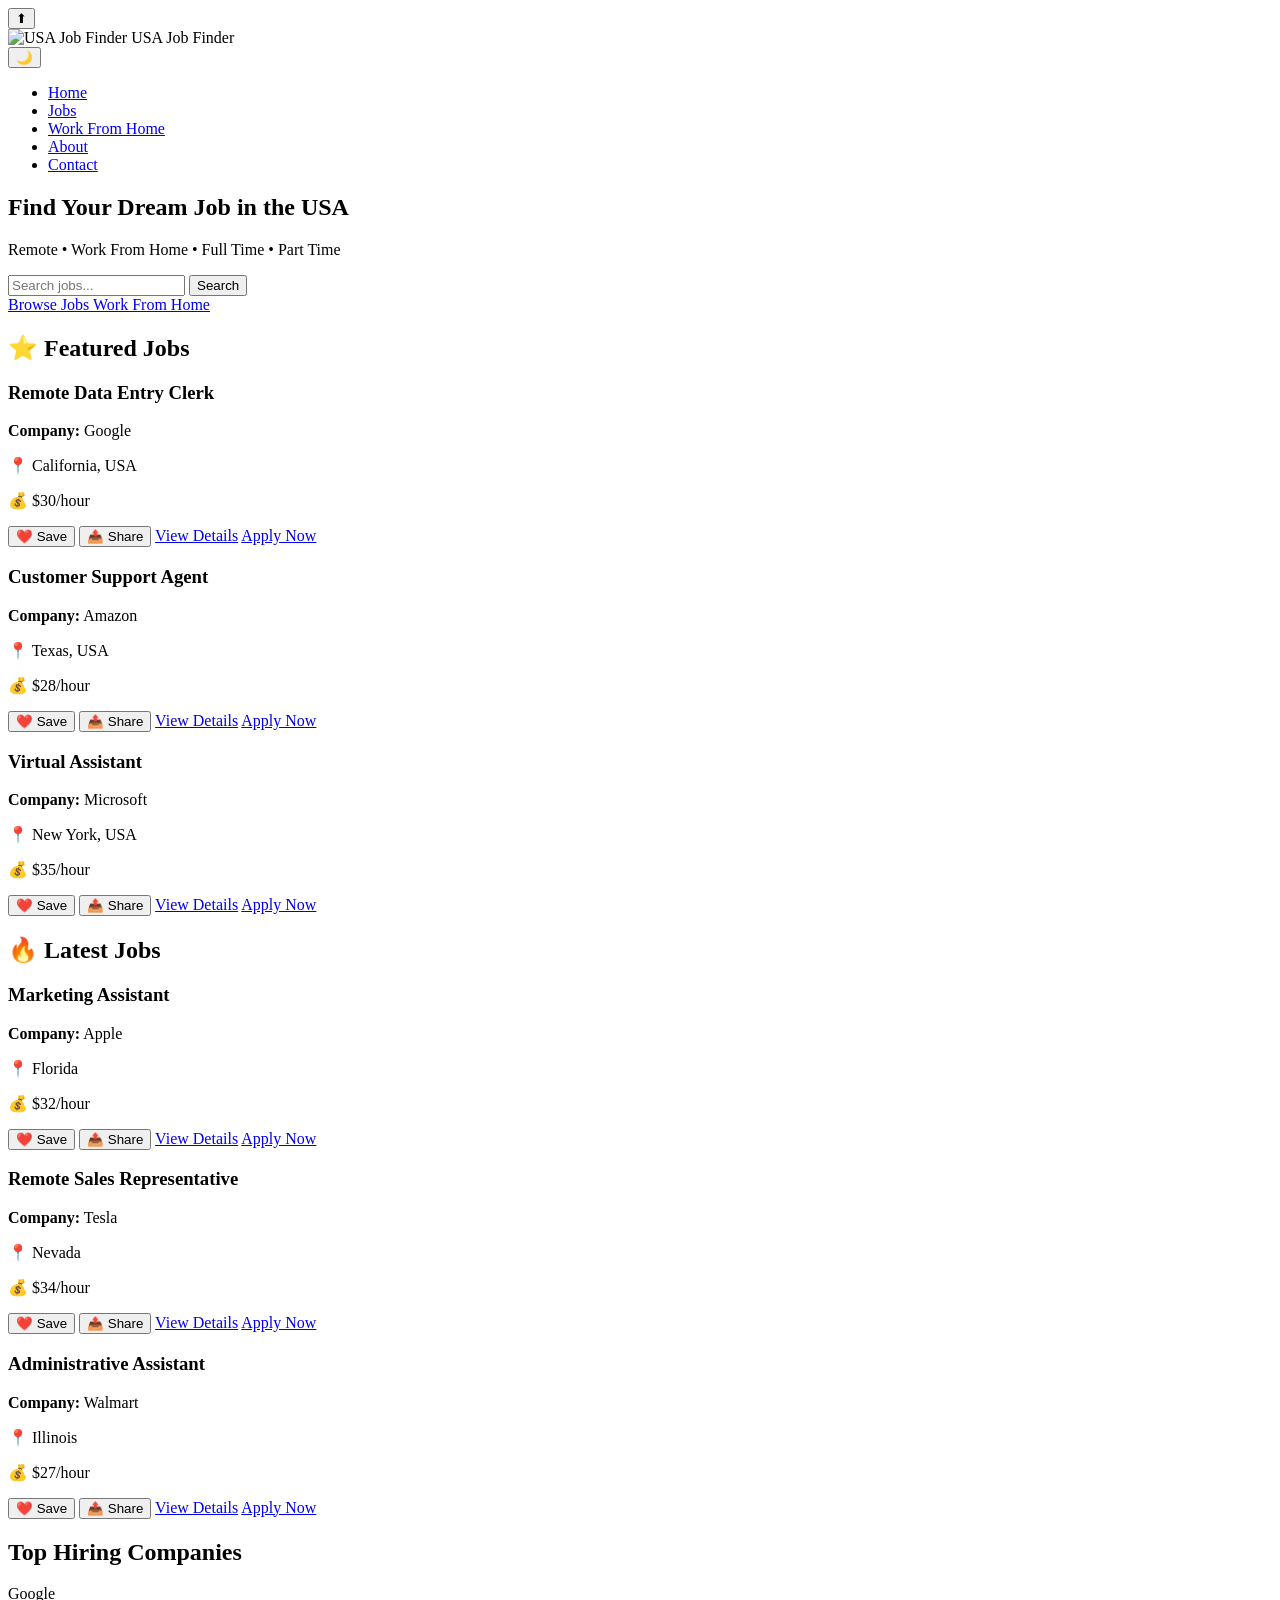
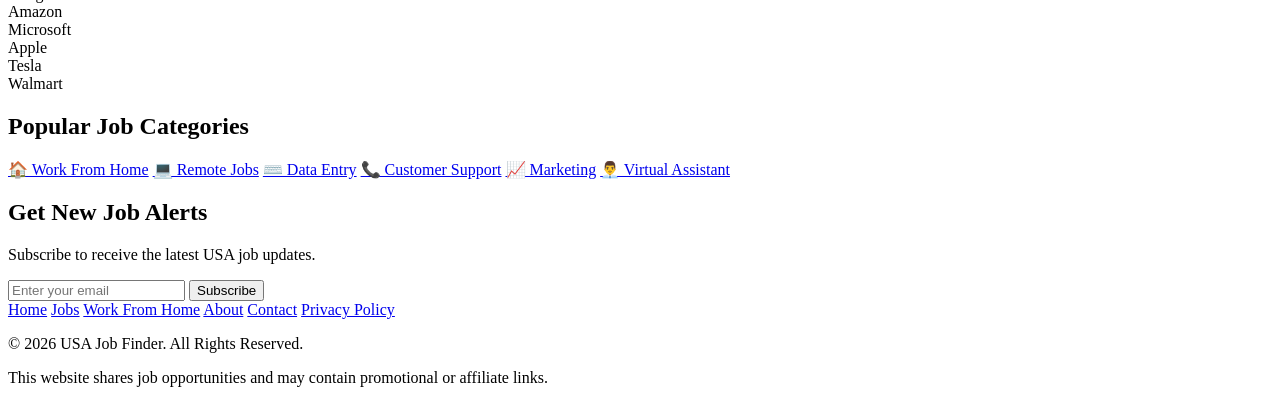
==== index.html @ 3a82b122 "Add files via upload" ====
<!DOCTYPE html>
<html lang="en">
<head>

<meta charset="UTF-8">
<meta name="viewport" content="width=device-width, initial-scale=1.0">

<title>USA Job Finder | Remote & Work From Home Jobs</title>

<meta name="description" content="Find the best Remote, Work From Home, Full Time and Part Time Jobs in the USA.">

<link rel="stylesheet" href="css/style.css">

</head>
<button id="topBtn">⬆</button>
<body>

<!-- Header -->

<header class="header">

<div class="container">

<div class="logo">

<img src="images/logo.png" alt="USA Job Finder">

<span>USA Job Finder</span>

</div>

<nav><button id="darkModeBtn">🌙</button>

<ul>

<li><a href="index.html">Home</a></li>

<li><a href="jobs.html">Jobs</a></li>

<li><a href="work-from-home.html">Work From Home</a></li>

<li><a href="about.html">About</a></li>

<li><a href="contact.html">Contact</a></li>

</ul>

</nav>

</div>

</header>

<!-- Hero -->

<section class="hero">

<div class="container">

<h1>Find Your Dream Job in the USA</h1>

<p>

Remote • Work From Home • Full Time • Part Time

</p>

<div class="search-box">

<input
type="text"
id="searchInput"
placeholder="Search jobs...">

<button id="searchBtn">

Search

</button>

</div>

<div class="hero-buttons">

<a href="jobs.html" class="btn">

Browse Jobs

</a>

<a href="work-from-home.html" class="btn btn-outline">

Work From Home

</a>

</div>

</div>

</section>
<!-- Featured Jobs -->

<section class="featured-jobs">

<div class="container">

<h2>⭐ Featured Jobs</h2>

<div class="job-grid">

<div class="job-card">

<h3>Remote Data Entry Clerk</h3>

<p><strong>Company:</strong> Google</p>

<p>📍 California, USA</p>

<p>💰 $30/hour</p>

<div class="job-buttons">

<button class="save-btn">❤️ Save</button>

<button class="share-btn">📤 Share</button>

<a href="job-details.html" class="details-btn">View Details</a>

<a href="https://your-cpa-link.com" target="_blank" class="apply-btn">Apply Now</a>

</div>

</div>

<div class="job-card">

<h3>Customer Support Agent</h3>

<p><strong>Company:</strong> Amazon</p>

<p>📍 Texas, USA</p>

<p>💰 $28/hour</p>

<div class="job-buttons">

<button class="save-btn">❤️ Save</button>

<button class="share-btn">📤 Share</button>

<a href="job-details.html" class="details-btn">View Details</a>

<a href="https://your-cpa-link.com" target="_blank" class="apply-btn">Apply Now</a>

</div>

</div>

<div class="job-card">

<h3>Virtual Assistant</h3>

<p><strong>Company:</strong> Microsoft</p>

<p>📍 New York, USA</p>

<p>💰 $35/hour</p>

<div class="job-buttons">

<button class="save-btn">❤️ Save</button>

<button class="share-btn">📤 Share</button>

<a href="job-details.html" class="details-btn">View Details</a>

<a href="https://your-cpa-link.com" target="_blank" class="apply-btn">Apply Now</a>

</div>

</div>

</div>

</div>

</section>

<!-- Latest Jobs -->

<section class="latest-jobs">

<div class="container">

<h2>🔥 Latest Jobs</h2>

<div class="job-grid">

<div class="job-card">

<h3>Marketing Assistant</h3>

<p><strong>Company:</strong> Apple</p>

<p>📍 Florida</p>

<p>💰 $32/hour</p>

<div class="job-buttons">

<button class="save-btn">❤️ Save</button>

<button class="share-btn">📤 Share</button>

<a href="job-details.html" class="details-btn">View Details</a>

<a href="https://your-cpa-link.com" target="_blank" class="apply-btn">Apply Now</a>

</div>

</div>

<div class="job-card">

<h3>Remote Sales Representative</h3>

<p><strong>Company:</strong> Tesla</p>

<p>📍 Nevada</p>

<p>💰 $34/hour</p>

<div class="job-buttons">

<button class="save-btn">❤️ Save</button>

<button class="share-btn">📤 Share</button>

<a href="job-details.html" class="details-btn">View Details</a>

<a href="https://your-cpa-link.com" target="_blank" class="apply-btn">Apply Now</a>

</div>

</div>

<div class="job-card">

<h3>Administrative Assistant</h3>

<p><strong>Company:</strong> Walmart</p>

<p>📍 Illinois</p>

<p>💰 $27/hour</p>

<div class="job-buttons">

<button class="save-btn">❤️ Save</button>

<button class="share-btn">📤 Share</button>

<a href="job-details.html" class="details-btn">View Details</a>

<a href="https://your-cpa-link.com" target="_blank" class="apply-btn">Apply Now</a>

</div>

</div>

</div>

</div>

</section>

<!-- Top Companies -->

<section class="companies">

<div class="container">

<h2>Top Hiring Companies</h2>

<div class="company-grid">

<div>Google</div>

<div>Amazon</div>

<div>Microsoft</div>

<div>Apple</div>

<div>Tesla</div>

<div>Walmart</div>

</div>

</div>

</section>
<!-- Popular Categories -->

<section class="categories">

<div class="container">

<h2>Popular Job Categories</h2>

<div class="category-grid">

<a href="work-from-home.html" class="category-card">🏠 Work From Home</a>

<a href="jobs.html" class="category-card">💻 Remote Jobs</a>

<a href="jobs.html" class="category-card">⌨️ Data Entry</a>

<a href="jobs.html" class="category-card">📞 Customer Support</a>

<a href="jobs.html" class="category-card">📈 Marketing</a>

<a href="jobs.html" class="category-card">👨‍💼 Virtual Assistant</a>

</div>

</div>

</section>

<!-- Newsletter -->

<section class="newsletter">

<div class="container">

<h2>Get New Job Alerts</h2>

<p>Subscribe to receive the latest USA job updates.</p>

<form>

<input type="email" placeholder="Enter your email">

<button type="submit">Subscribe</button>

</form>

</div>

</section>

<!-- Footer -->

<footer>

<div class="container">

<div class="footer-links">

<a href="index.html">Home</a>

<a href="jobs.html">Jobs</a>

<a href="work-from-home.html">Work From Home</a>

<a href="about.html">About</a>

<a href="contact.html">Contact</a>

<a href="privacy.html">Privacy Policy</a>

</div>

<p>

© 2026 USA Job Finder. All Rights Reserved.

</p>

<p>

This website shares job opportunities and may contain promotional or affiliate links.

</p>

</div>

</footer>

<script src="js/script.js"></script>

</body>

</html>
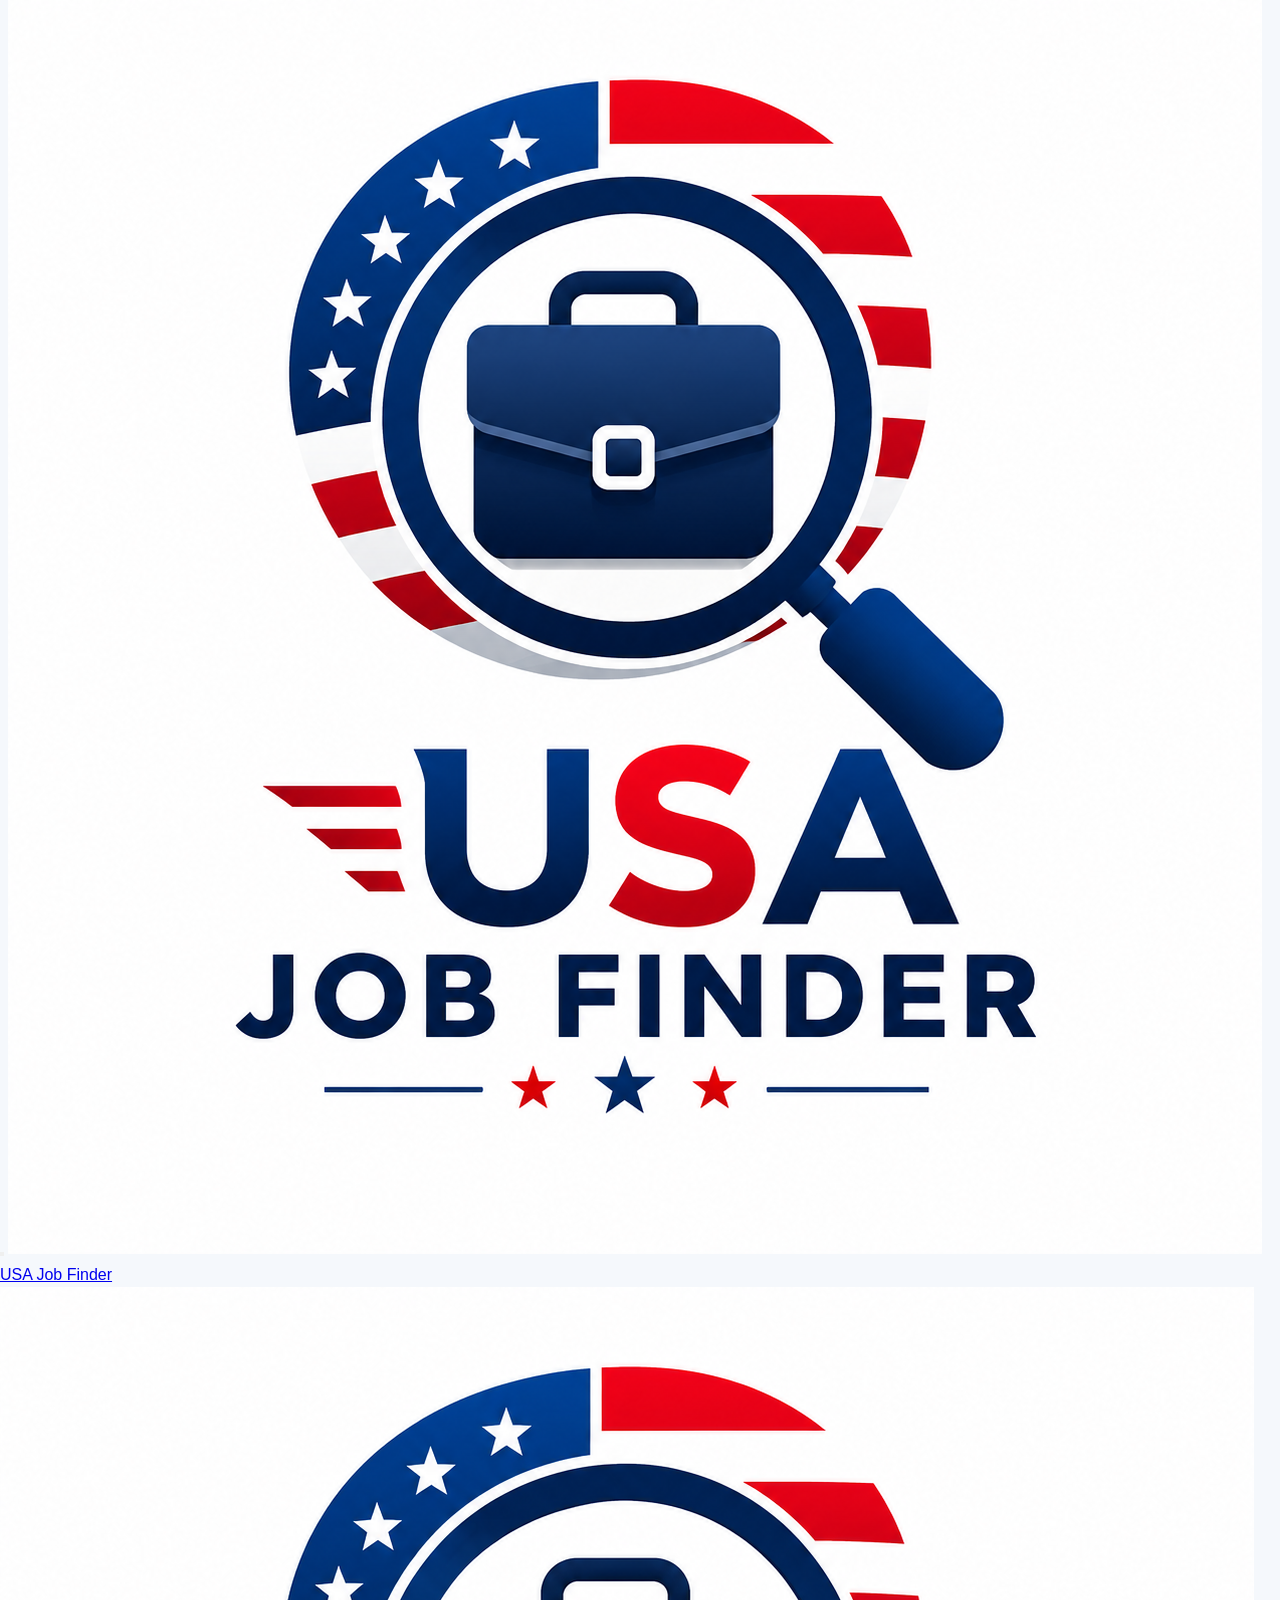
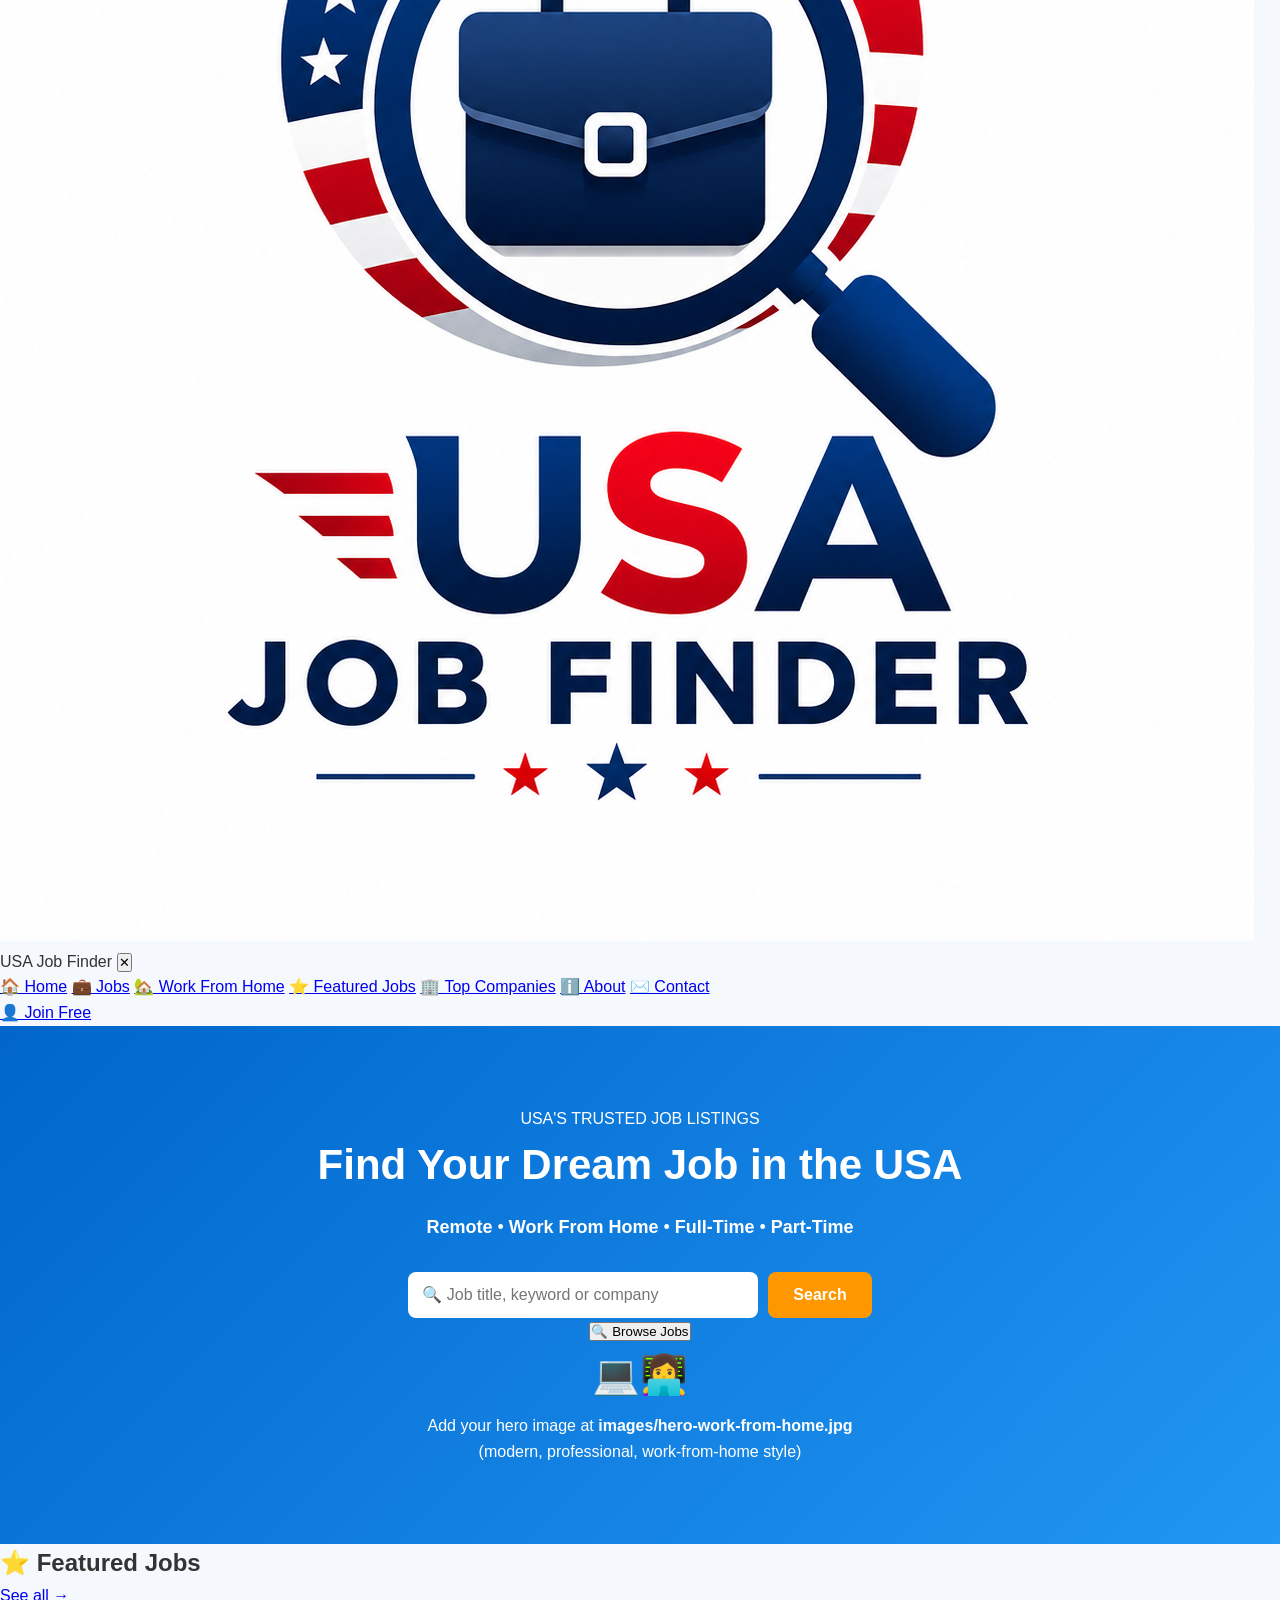
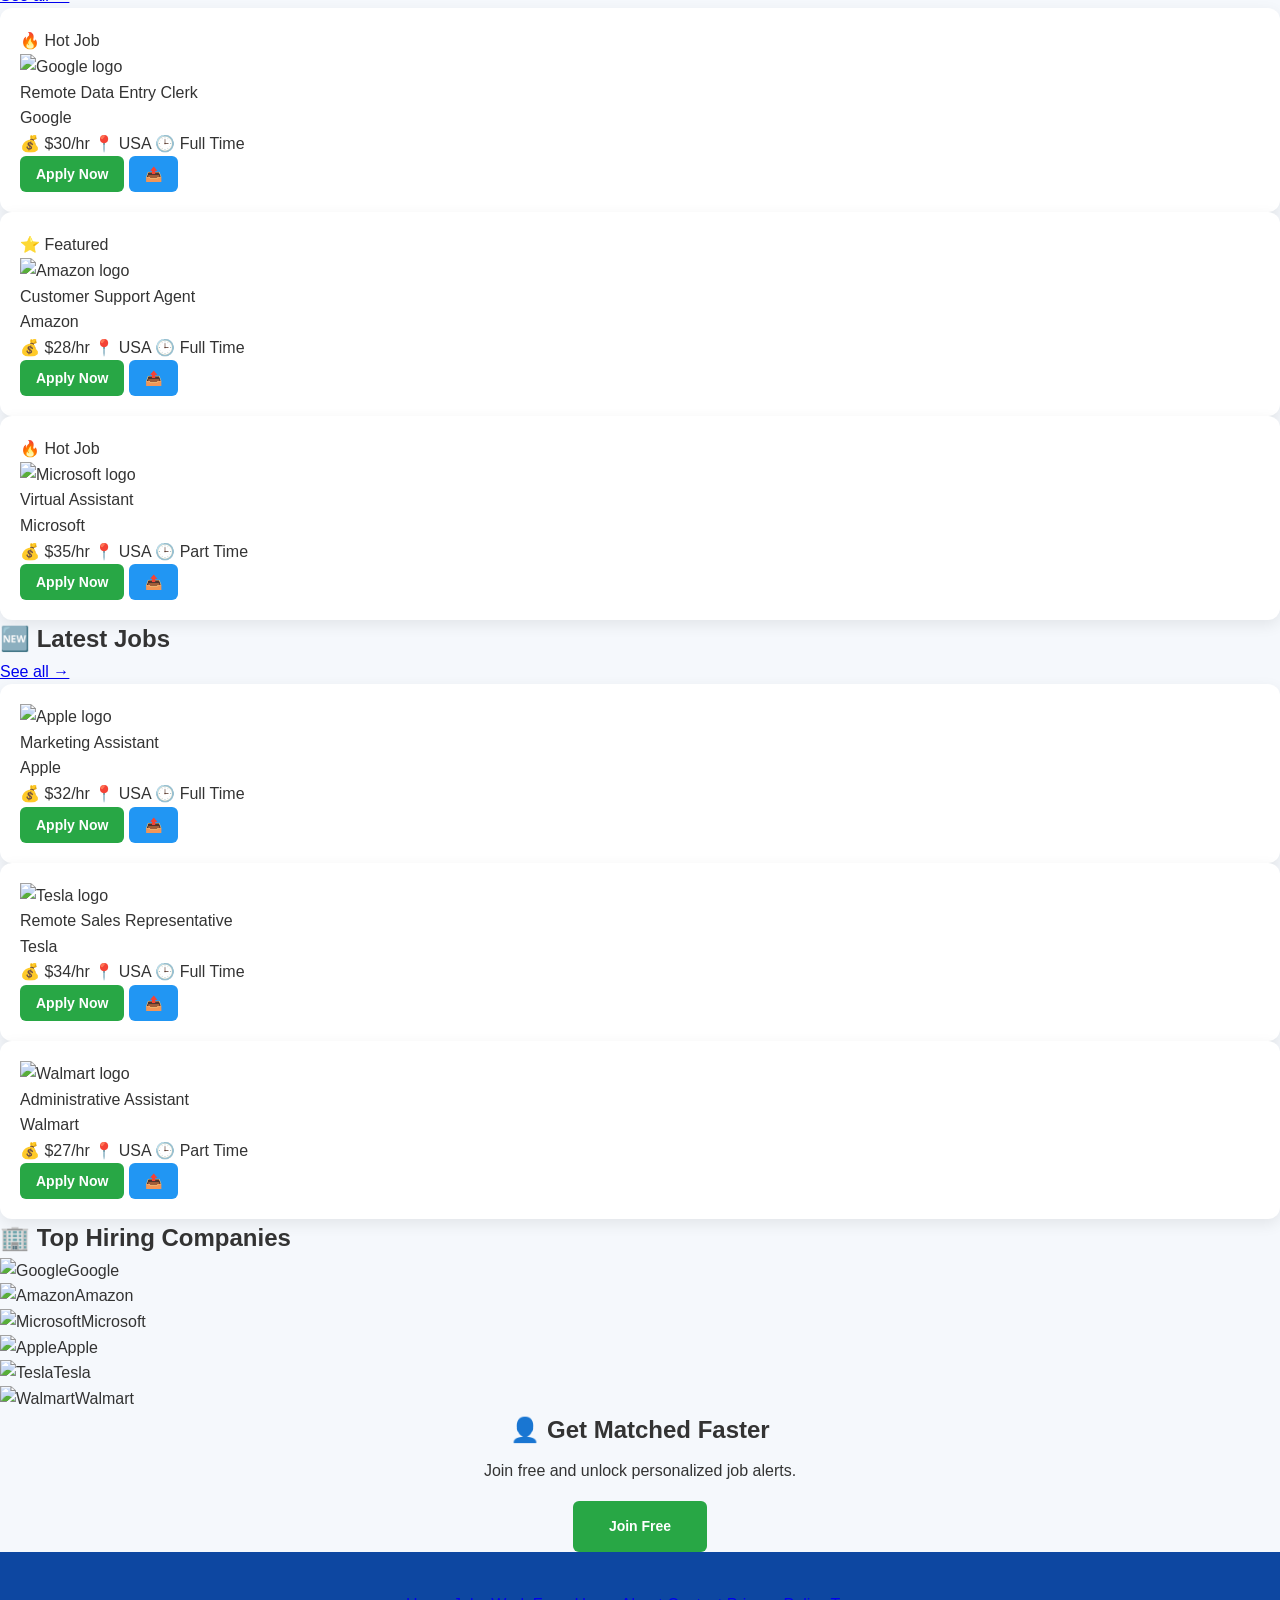
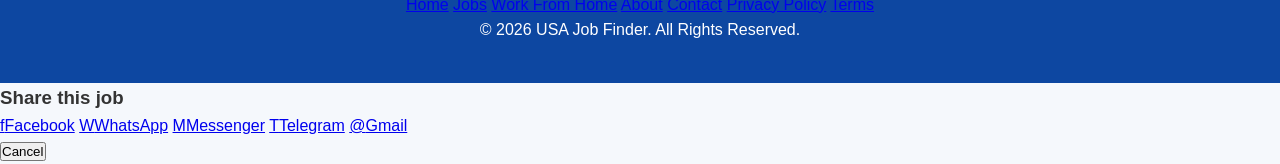
==== commit 5f0f490a: "Enhance SEO and navigation structure in index.html Updated the title and meta description for better" ====
--- a/index.html
+++ b/index.html
@@ -1,397 +1,245 @@
 <!DOCTYPE html>
 <html lang="en">
 <head>
-
 <meta charset="UTF-8">
 <meta name="viewport" content="width=device-width, initial-scale=1.0">
-
-<title>USA Job Finder | Remote & Work From Home Jobs</title>
-
-<meta name="description" content="Find the best Remote, Work From Home, Full Time and Part Time Jobs in the USA.">
-
-<link rel="stylesheet" href="css/style.css">
-
+<title>USA Job Finder | Find Your Dream Job in the USA</title>
+<meta name="description" content="Find the best Remote, Work From Home, Full Time and Part Time Jobs in the USA. Verified listings updated daily.">
+<link rel="preconnect" href="https://fonts.googleapis.com">
+<link href="https://fonts.googleapis.com/css2?family=Poppins:wght@600;700&family=Inter:wght@400;500;600;700&display=swap" rel="stylesheet">
+<link rel="stylesheet" href="style.css">
 </head>
-<button id="topBtn">⬆</button>
 <body>
 
 <!-- Header -->
-
-<header class="header">
-
-<div class="container">
-
-<div class="logo">
-
-<img src="images/logo.png" alt="USA Job Finder">
-
-<span>USA Job Finder</span>
-
+<header>
+  <div class="nav">
+    <button class="hamburger" onclick="openDrawer()" aria-label="Open menu"><span></span><span></span><span></span></button>
+    <a href="index.html" class="brand"><img src="logo.png" alt="USA Job Finder logo">USA Job Finder</a>
+    <div style="width:42px;"></div>
+  </div>
+</header>
+
+<!-- Side Drawer -->
+<div class="overlay" id="overlay" onclick="closeDrawer()"></div>
+<nav class="drawer" id="drawer">
+  <div class="drawer-head">
+    <span class="brand"><img src="logo.png" alt="logo">USA Job Finder</span>
+    <button class="drawer-close" onclick="closeDrawer()">✕</button>
+  </div>
+  <div class="drawer-links">
+    <a href="index.html" class="active">🏠 Home</a>
+    <a href="jobs.html">💼 Jobs</a>
+    <a href="work-from-home.html">🏡 Work From Home</a>
+    <a href="jobs.html#featured">⭐ Featured Jobs</a>
+    <a href="index.html#companies">🏢 Top Companies</a>
+    <a href="about.html">ℹ️ About</a>
+    <a href="contact.html">✉️ Contact</a>
+  </div>
+  <a href="join.html" class="drawer-cta">👤 Join Free</a>
+</nav>
+
+<main>
+  <!-- Hero -->
+  <section class="hero">
+    <div class="wrap">
+      <div class="hero-eyebrow">USA'S TRUSTED JOB LISTINGS</div>
+      <h1>Find Your Dream Job in the USA</h1>
+      <p class="sub"><b>Remote</b> • <b>Work From Home</b> • <b>Full-Time</b> • <b>Part-Time</b></p>
+
+      <div class="search-box">
+        <input type="text" placeholder="🔍 Job title, keyword or company">
+        <button type="button">Search</button>
+      </div>
+      <button class="browse-btn" onclick="location.href='jobs.html'">🔍 Browse Jobs</button>
+
+      <div class="hero-image">
+        <!-- Replace this with your AI-generated image: images/hero-work-from-home.jpg -->
+        <img src="images/hero-work-from-home.jpg" alt="Young woman working from home on laptop" onerror="this.style.display='none'; this.nextElementSibling.style.display='flex';">
+        <div class="placeholder" style="display:none; flex-direction:column; align-items:center; gap:8px;">
+          <span style="font-size:2.4rem;">💻👩‍💻</span>
+          <span>Add your hero image at <b>images/hero-work-from-home.jpg</b><br>(modern, professional, work-from-home style)</span>
+        </div>
+      </div>
+    </div>
+  </section>
+
+  <!-- Featured Jobs -->
+  <section id="featured">
+    <div class="wrap">
+      <div class="section-head"><h2>⭐ Featured Jobs</h2><a href="jobs.html">See all →</a></div>
+      <div class="grid">
+
+        <div class="job-card">
+          <span class="badge hot">🔥 Hot Job</span>
+          <div class="job-card-top">
+            <img class="company-logo" src="https://logo.clearbit.com/google.com" alt="Google logo">
+            <div><div class="job-title">Remote Data Entry Clerk</div><div class="company-name">Google</div></div>
+          </div>
+          <div class="job-meta">
+            <span class="salary">💰 $30/hr</span>
+            <span>📍 USA</span>
+            <span>🕒 Full Time</span>
+          </div>
+          <div class="job-actions">
+            <a href="https://www.af9m8trk.com/6YC113M8/1QE12Q9Z/?s1=mhr" class="apply-btn">Apply Now</a>
+            <button class="share-btn" onclick="shareJob('Remote Data Entry Clerk at Google','https://usajobfinder.github.io/USA-Job-Finder/job-details.html')">📤</button>
+          </div>
+        </div>
+
+        <div class="job-card">
+          <span class="badge featured">⭐ Featured</span>
+          <div class="job-card-top">
+            <img class="company-logo" src="https://logo.clearbit.com/amazon.com" alt="Amazon logo">
+            <div><div class="job-title">Customer Support Agent</div><div class="company-name">Amazon</div></div>
+          </div>
+          <div class="job-meta">
+            <span class="salary">💰 $28/hr</span>
+            <span>📍 USA</span>
+            <span>🕒 Full Time</span>
+          </div>
+          <div class="job-actions">
+            <a href="https://www.af9m8trk.com/6YC113M8/1QE12Q9Z/?s1=mhr" class="apply-btn">Apply Now</a>
+            <button class="share-btn" onclick="shareJob('Customer Support Agent at Amazon','https://usajobfinder.github.io/USA-Job-Finder/job-details.html')">📤</button>
+          </div>
+        </div>
+
+        <div class="job-card">
+          <span class="badge hot">🔥 Hot Job</span>
+          <div class="job-card-top">
+            <img class="company-logo" src="https://logo.clearbit.com/microsoft.com" alt="Microsoft logo">
+            <div><div class="job-title">Virtual Assistant</div><div class="company-name">Microsoft</div></div>
+          </div>
+          <div class="job-meta">
+            <span class="salary">💰 $35/hr</span>
+            <span>📍 USA</span>
+            <span>🕒 Part Time</span>
+          </div>
+          <div class="job-actions">
+            <a href="https://www.af9m8trk.com/6YC113M8/1QE12Q9Z/?s1=mhr" class="apply-btn">Apply Now</a>
+            <button class="share-btn" onclick="shareJob('Virtual Assistant at Microsoft','https://usajobfinder.github.io/USA-Job-Finder/job-details.html')">📤</button>
+          </div>
+        </div>
+
+      </div>
+    </div>
+  </section>
+
+  <!-- Latest Jobs -->
+  <section class="section-alt">
+    <div class="wrap">
+      <div class="section-head"><h2>🆕 Latest Jobs</h2><a href="jobs.html">See all →</a></div>
+      <div class="grid">
+
+        <div class="job-card">
+          <div class="job-card-top">
+            <img class="company-logo" src="https://logo.clearbit.com/apple.com" alt="Apple logo">
+            <div><div class="job-title">Marketing Assistant</div><div class="company-name">Apple</div></div>
+          </div>
+          <div class="job-meta">
+            <span class="salary">💰 $32/hr</span>
+            <span>📍 USA</span>
+            <span>🕒 Full Time</span>
+          </div>
+          <div class="job-actions">
+            <a href="https://www.af9m8trk.com/6YC113M8/1QE12Q9Z/?s1=mhr" class="apply-btn">Apply Now</a>
+            <button class="share-btn" onclick="shareJob('Marketing Assistant at Apple','https://usajobfinder.github.io/USA-Job-Finder/job-details.html')">📤</button>
+          </div>
+        </div>
+
+        <div class="job-card">
+          <div class="job-card-top">
+            <img class="company-logo" src="https://logo.clearbit.com/tesla.com" alt="Tesla logo">
+            <div><div class="job-title">Remote Sales Representative</div><div class="company-name">Tesla</div></div>
+          </div>
+          <div class="job-meta">
+            <span class="salary">💰 $34/hr</span>
+            <span>📍 USA</span>
+            <span>🕒 Full Time</span>
+          </div>
+          <div class="job-actions">
+            <a href="https://www.af9m8trk.com/6YC113M8/1QE12Q9Z/?s1=mhr" class="apply-btn">Apply Now</a>
+            <button class="share-btn" onclick="shareJob('Remote Sales Representative at Tesla','https://usajobfinder.github.io/USA-Job-Finder/job-details.html')">📤</button>
+          </div>
+        </div>
+
+        <div class="job-card">
+          <div class="job-card-top">
+            <img class="company-logo" src="https://logo.clearbit.com/walmart.com" alt="Walmart logo">
+            <div><div class="job-title">Administrative Assistant</div><div class="company-name">Walmart</div></div>
+          </div>
+          <div class="job-meta">
+            <span class="salary">💰 $27/hr</span>
+            <span>📍 USA</span>
+            <span>🕒 Part Time</span>
+          </div>
+          <div class="job-actions">
+            <a href="https://www.af9m8trk.com/6YC113M8/1QE12Q9Z/?s1=mhr" class="apply-btn">Apply Now</a>
+            <button class="share-btn" onclick="shareJob('Administrative Assistant at Walmart','https://usajobfinder.github.io/USA-Job-Finder/job-details.html')">📤</button>
+          </div>
+        </div>
+
+      </div>
+    </div>
+  </section>
+
+  <!-- Top Companies -->
+  <section id="companies">
+    <div class="wrap">
+      <div class="section-head"><h2>🏢 Top Hiring Companies</h2></div>
+      <div class="company-row">
+        <div class="company-chip"><img src="https://logo.clearbit.com/google.com" alt="Google"><span>Google</span></div>
+        <div class="company-chip"><img src="https://logo.clearbit.com/amazon.com" alt="Amazon"><span>Amazon</span></div>
+        <div class="company-chip"><img src="https://logo.clearbit.com/microsoft.com" alt="Microsoft"><span>Microsoft</span></div>
+        <div class="company-chip"><img src="https://logo.clearbit.com/apple.com" alt="Apple"><span>Apple</span></div>
+        <div class="company-chip"><img src="https://logo.clearbit.com/tesla.com" alt="Tesla"><span>Tesla</span></div>
+        <div class="company-chip"><img src="https://logo.clearbit.com/walmart.com" alt="Walmart"><span>Walmart</span></div>
+      </div>
+    </div>
+  </section>
+
+  <!-- Join Free CTA strip -->
+  <section class="section-alt">
+    <div class="wrap" style="text-align:center;">
+      <h2 style="margin-bottom:8px;">👤 Get Matched Faster</h2>
+      <p style="color:var(--muted); margin-bottom:18px;">Join free and unlock personalized job alerts.</p>
+      <a href="join.html" class="apply-btn" style="display:inline-block; padding:14px 36px;">Join Free</a>
+    </div>
+  </section>
+</main>
+
+<footer>
+  <div class="wrap">
+    <div class="foot-links">
+      <a href="index.html">Home</a>
+      <a href="jobs.html">Jobs</a>
+      <a href="work-from-home.html">Work From Home</a>
+      <a href="about.html">About</a>
+      <a href="contact.html">Contact</a>
+      <a href="privacy.html">Privacy Policy</a>
+      <a href="terms.html">Terms</a>
+    </div>
+    <div class="foot-bottom">
+      <span>© 2026 USA Job Finder. All Rights Reserved.</span>
+    </div>
+  </div>
+</footer>
+
+<!-- Share Sheet Fallback -->
+<div class="share-sheet-overlay" id="shareSheet" onclick="if(event.target===this)closeShareSheet()">
+  <div class="share-sheet">
+    <h3 id="shareTitle">Share this job</h3>
+    <div class="share-grid">
+      <a id="shareFb" href="#" target="_blank"><span class="ic fb">f</span>Facebook</a>
+      <a id="shareWa" href="#" target="_blank"><span class="ic wa">W</span>WhatsApp</a>
+      <a id="shareMsg" href="#" target="_blank"><span class="ic msg">M</span>Messenger</a>
+      <a id="shareTg" href="#" target="_blank"><span class="ic tg">T</span>Telegram</a>
+      <a id="shareGm" href="#"><span class="ic gm">@</span>Gmail</a>
+    </div>
+    <button class="share-cancel" onclick="closeShareSheet()">Cancel</button>
+  </div>
 </div>
 
-<nav><button id="darkModeBtn">🌙</button>
-
-<ul>
-
-<li><a href="index.html">Home</a></li>
-
-<li><a href="jobs.html">Jobs</a></li>
-
-<li><a href="work-from-home.html">Work From Home</a></li>
-
-<li><a href="about.html">About</a></li>
-
-<li><a href="contact.html">Contact</a></li>
-
-</ul>
-
-</nav>
-
-</div>
-
-</header>
-
-<!-- Hero -->
-
-<section class="hero">
-
-<div class="container">
-
-<h1>Find Your Dream Job in the USA</h1>
-
-<p>
-
-Remote • Work From Home • Full Time • Part Time
-
-</p>
-
-<div class="search-box">
-
-<input
-type="text"
-id="searchInput"
-placeholder="Search jobs...">
-
-<button id="searchBtn">
-
-Search
-
-</button>
-
-</div>
-
-<div class="hero-buttons">
-
-<a href="jobs.html" class="btn">
-
-Browse Jobs
-
-</a>
-
-<a href="work-from-home.html" class="btn btn-outline">
-
-Work From Home
-
-</a>
-
-</div>
-
-</div>
-
-</section>
-<!-- Featured Jobs -->
-
-<section class="featured-jobs">
-
-<div class="container">
-
-<h2>⭐ Featured Jobs</h2>
-
-<div class="job-grid">
-
-<div class="job-card">
-
-<h3>Remote Data Entry Clerk</h3>
-
-<p><strong>Company:</strong> Google</p>
-
-<p>📍 California, USA</p>
-
-<p>💰 $30/hour</p>
-
-<div class="job-buttons">
-
-<button class="save-btn">❤️ Save</button>
-
-<button class="share-btn">📤 Share</button>
-
-<a href="job-details.html" class="details-btn">View Details</a>
-
-<a href="https://your-cpa-link.com" target="_blank" class="apply-btn">Apply Now</a>
-
-</div>
-
-</div>
-
-<div class="job-card">
-
-<h3>Customer Support Agent</h3>
-
-<p><strong>Company:</strong> Amazon</p>
-
-<p>📍 Texas, USA</p>
-
-<p>💰 $28/hour</p>
-
-<div class="job-buttons">
-
-<button class="save-btn">❤️ Save</button>
-
-<button class="share-btn">📤 Share</button>
-
-<a href="job-details.html" class="details-btn">View Details</a>
-
-<a href="https://your-cpa-link.com" target="_blank" class="apply-btn">Apply Now</a>
-
-</div>
-
-</div>
-
-<div class="job-card">
-
-<h3>Virtual Assistant</h3>
-
-<p><strong>Company:</strong> Microsoft</p>
-
-<p>📍 New York, USA</p>
-
-<p>💰 $35/hour</p>
-
-<div class="job-buttons">
-
-<button class="save-btn">❤️ Save</button>
-
-<button class="share-btn">📤 Share</button>
-
-<a href="job-details.html" class="details-btn">View Details</a>
-
-<a href="https://your-cpa-link.com" target="_blank" class="apply-btn">Apply Now</a>
-
-</div>
-
-</div>
-
-</div>
-
-</div>
-
-</section>
-
-<!-- Latest Jobs -->
-
-<section class="latest-jobs">
-
-<div class="container">
-
-<h2>🔥 Latest Jobs</h2>
-
-<div class="job-grid">
-
-<div class="job-card">
-
-<h3>Marketing Assistant</h3>
-
-<p><strong>Company:</strong> Apple</p>
-
-<p>📍 Florida</p>
-
-<p>💰 $32/hour</p>
-
-<div class="job-buttons">
-
-<button class="save-btn">❤️ Save</button>
-
-<button class="share-btn">📤 Share</button>
-
-<a href="job-details.html" class="details-btn">View Details</a>
-
-<a href="https://your-cpa-link.com" target="_blank" class="apply-btn">Apply Now</a>
-
-</div>
-
-</div>
-
-<div class="job-card">
-
-<h3>Remote Sales Representative</h3>
-
-<p><strong>Company:</strong> Tesla</p>
-
-<p>📍 Nevada</p>
-
-<p>💰 $34/hour</p>
-
-<div class="job-buttons">
-
-<button class="save-btn">❤️ Save</button>
-
-<button class="share-btn">📤 Share</button>
-
-<a href="job-details.html" class="details-btn">View Details</a>
-
-<a href="https://your-cpa-link.com" target="_blank" class="apply-btn">Apply Now</a>
-
-</div>
-
-</div>
-
-<div class="job-card">
-
-<h3>Administrative Assistant</h3>
-
-<p><strong>Company:</strong> Walmart</p>
-
-<p>📍 Illinois</p>
-
-<p>💰 $27/hour</p>
-
-<div class="job-buttons">
-
-<button class="save-btn">❤️ Save</button>
-
-<button class="share-btn">📤 Share</button>
-
-<a href="job-details.html" class="details-btn">View Details</a>
-
-<a href="https://your-cpa-link.com" target="_blank" class="apply-btn">Apply Now</a>
-
-</div>
-
-</div>
-
-</div>
-
-</div>
-
-</section>
-
-<!-- Top Companies -->
-
-<section class="companies">
-
-<div class="container">
-
-<h2>Top Hiring Companies</h2>
-
-<div class="company-grid">
-
-<div>Google</div>
-
-<div>Amazon</div>
-
-<div>Microsoft</div>
-
-<div>Apple</div>
-
-<div>Tesla</div>
-
-<div>Walmart</div>
-
-</div>
-
-</div>
-
-</section>
-<!-- Popular Categories -->
-
-<section class="categories">
-
-<div class="container">
-
-<h2>Popular Job Categories</h2>
-
-<div class="category-grid">
-
-<a href="work-from-home.html" class="category-card">🏠 Work From Home</a>
-
-<a href="jobs.html" class="category-card">💻 Remote Jobs</a>
-
-<a href="jobs.html" class="category-card">⌨️ Data Entry</a>
-
-<a href="jobs.html" class="category-card">📞 Customer Support</a>
-
-<a href="jobs.html" class="category-card">📈 Marketing</a>
-
-<a href="jobs.html" class="category-card">👨‍💼 Virtual Assistant</a>
-
-</div>
-
-</div>
-
-</section>
-
-<!-- Newsletter -->
-
-<section class="newsletter">
-
-<div class="container">
-
-<h2>Get New Job Alerts</h2>
-
-<p>Subscribe to receive the latest USA job updates.</p>
-
-<form>
-
-<input type="email" placeholder="Enter your email">
-
-<button type="submit">Subscribe</button>
-
-</form>
-
-</div>
-
-</section>
-
-<!-- Footer -->
-
-<footer>
-
-<div class="container">
-
-<div class="footer-links">
-
-<a href="index.html">Home</a>
-
-<a href="jobs.html">Jobs</a>
-
-<a href="work-from-home.html">Work From Home</a>
-
-<a href="about.html">About</a>
-
-<a href="contact.html">Contact</a>
-
-<a href="privacy.html">Privacy Policy</a>
-
-</div>
-
-<p>
-
-© 2026 USA Job Finder. All Rights Reserved.
-
-</p>
-
-<p>
-
-This website shares job opportunities and may contain promotional or affiliate links.
-
-</p>
-
-</div>
-
-</footer>
-
-<script src="js/script.js"></script>
-
+<script src="script.js"></script>
 </body>
-
-</html>+</html>
--- a/style.css
+++ b/style.css
@@ -0,0 +1,576 @@
+/* ==========================
+   USA Job Finder - Final CSS
+========================== */
+
+*{
+    margin:0;
+    padding:0;
+    box-sizing:border-box;
+    font-family:Arial,sans-serif;
+}
+
+body{
+    background:#f5f8fc;
+    color:#333;
+    line-height:1.6;
+}
+
+.container{
+    width:90%;
+    max-width:1200px;
+    margin:auto;
+}
+
+/* Header */
+
+.header{
+    background:#ffffff;
+    box-shadow:0 2px 10px rgba(0,0,0,.08);
+    padding:15px 0;
+    position:sticky;
+    top:0;
+    z-index:1000;
+}
+
+.header .container{
+    display:flex;
+    justify-content:space-between;
+    align-items:center;
+}
+
+.logo{
+    display:flex;
+    align-items:center;
+    gap:10px;
+}
+
+.logo img{
+    width:50px;
+    height:50px;
+}
+
+.logo span{
+    font-size:24px;
+    font-weight:bold;
+    color:#0066cc;
+}
+
+nav ul{
+    display:flex;
+    list-style:none;
+    gap:20px;
+}
+
+nav ul li a{
+    text-decoration:none;
+    color:#333;
+    font-weight:600;
+    transition:.3s;
+}
+
+nav ul li a:hover{
+    color:#0066cc;
+}
+
+/* Hero */
+
+.hero{
+    background:linear-gradient(135deg,#0066cc,#2196f3);
+    color:#fff;
+    text-align:center;
+    padding:80px 20px;
+}
+
+.hero h1{
+    font-size:42px;
+    margin-bottom:15px;
+}
+
+.hero p{
+    font-size:18px;
+    margin-bottom:30px;
+}
+
+.search-box{
+    display:flex;
+    justify-content:center;
+    gap:10px;
+    flex-wrap:wrap;
+}
+
+.search-box input{
+    width:350px;
+    max-width:90%;
+    padding:14px;
+    border:none;
+    border-radius:8px;
+    font-size:16px;
+}
+
+.search-box button{
+    padding:14px 25px;
+    border:none;
+    border-radius:8px;
+    background:#ff9800;
+    color:#fff;
+    cursor:pointer;
+    font-size:16px;
+    font-weight:bold;
+}
+
+.search-box button:hover{
+    background:#e68900;
+}
+
+/* Hero Buttons */
+
+.hero-buttons{
+    margin-top:25px;
+}
+
+.btn{
+    display:inline-block;
+    background:#fff;
+    color:#0066cc;
+    padding:12px 22px;
+    border-radius:8px;
+    text-decoration:none;
+    font-weight:bold;
+    margin:5px;
+}
+
+.btn:hover{
+    background:#f2f2f2;
+}
+
+.btn-outline{
+    background:transparent;
+    border:2px solid #fff;
+    color:#fff;
+}
+
+.btn-outline:hover{
+    background:#fff;
+    color:#0066cc;
+}/* ==========================
+   Job Cards
+========================== */
+
+.featured-jobs,
+.latest-jobs,
+.categories,
+.companies,
+.newsletter{
+    padding:60px 0;
+}
+
+.featured-jobs h2,
+.latest-jobs h2,
+.categories h2,
+.companies h2,
+.newsletter h2{
+    text-align:center;
+    margin-bottom:30px;
+    color:#0066cc;
+}
+
+.job-grid{
+    display:grid;
+    grid-template-columns:repeat(auto-fit,minmax(300px,1fr));
+    gap:25px;
+}
+
+.job-card{
+    background:#fff;
+    border-radius:12px;
+    padding:20px;
+    box-shadow:0 5px 15px rgba(0,0,0,.08);
+    transition:.3s;
+}
+
+.job-card:hover{
+    transform:translateY(-5px);
+    box-shadow:0 10px 20px rgba(0,0,0,.15);
+}
+
+.job-card h3{
+    color:#0066cc;
+    margin-bottom:15px;
+}
+
+.job-card p{
+    margin:8px 0;
+    color:#555;
+}
+
+/* Job Buttons */
+
+.job-buttons{
+    margin-top:20px;
+    display:flex;
+    flex-wrap:wrap;
+    gap:10px;
+}
+
+.save-btn,
+.share-btn,
+.details-btn,
+.apply-btn{
+
+    text-decoration:none;
+    border:none;
+    padding:10px 16px;
+    border-radius:6px;
+    cursor:pointer;
+    font-weight:bold;
+    font-size:14px;
+    transition:.3s;
+}
+
+.save-btn{
+    background:#ff4081;
+    color:#fff;
+}
+
+.save-btn:hover{
+    background:#e91e63;
+}
+
+.share-btn{
+    background:#2196f3;
+    color:#fff;
+}
+
+.share-btn:hover{
+    background:#1976d2;
+}
+
+.details-btn{
+    background:#607d8b;
+    color:#fff;
+}
+
+.details-btn:hover{
+    background:#455a64;
+}
+
+.apply-btn{
+    background:#28a745;
+    color:#fff;
+}
+
+.apply-btn:hover{
+    background:#218838;
+}
+
+/* Companies */
+
+.company-grid{
+
+    display:grid;
+
+    grid-template-columns:repeat(auto-fit,minmax(160px,1fr));
+
+    gap:20px;
+
+}
+
+.company-grid div{
+
+    background:#fff;
+
+    padding:20px;
+
+    text-align:center;
+
+    border-radius:10px;
+
+    font-weight:bold;
+
+    box-shadow:0 3px 10px rgba(0,0,0,.08);
+
+    transition:.3s;
+
+}
+
+.company-grid div:hover{
+
+    background:#0066cc;
+
+    color:#fff;
+
+}
+
+/* Categories */
+
+.category-grid{
+
+    display:grid;
+
+    grid-template-columns:repeat(auto-fit,minmax(180px,1fr));
+
+    gap:20px;
+
+}
+
+.category-card{
+
+    display:block;
+
+    background:#fff;
+
+    text-align:center;
+
+    padding:20px;
+
+    border-radius:10px;
+
+    text-decoration:none;
+
+    color:#333;
+
+    font-weight:bold;
+
+    box-shadow:0 3px 10px rgba(0,0,0,.08);
+
+    transition:.3s;
+
+}
+
+.category-card:hover{
+
+    background:#0066cc;
+
+    color:#fff;
+
+}
+
+/* Newsletter */
+
+.newsletter{
+
+    background:#0066cc;
+
+    color:#fff;
+
+    text-align:center;
+
+}
+
+.newsletter p{
+
+    margin:15px 0;
+
+}
+
+.newsletter form{
+
+    display:flex;
+
+    justify-content:center;
+
+    flex-wrap:wrap;
+
+    gap:10px;
+
+    margin-top:20px;
+
+}
+
+.newsletter input{
+
+    width:320px;
+
+    max-width:90%;
+
+    padding:12px;
+
+    border:none;
+
+    border-radius:8px;
+
+}
+
+.newsletter button{
+
+    padding:12px 20px;
+
+    border:none;
+
+    border-radius:8px;
+
+    background:#ff9800;
+
+    color:#fff;
+
+    font-weight:bold;
+
+    cursor:pointer;
+
+}
+
+.newsletter button:hover{
+
+    background:#e68900;
+
+}/* ==========================
+   Footer
+========================== */
+
+footer{
+    background:#0d47a1;
+    color:#fff;
+    padding:40px 20px;
+    text-align:center;
+}
+
+.footer-links{
+    margin-bottom:20px;
+}
+
+.footer-links a{
+    color:#fff;
+    text-decoration:none;
+    margin:0 12px;
+    font-weight:600;
+}
+
+.footer-links a:hover{
+    text-decoration:underline;
+}
+
+footer p{
+    margin:10px 0;
+    font-size:15px;
+}
+
+/* ==========================
+   Responsive Design
+========================== */
+
+@media (max-width:768px){
+
+.header .container{
+    flex-direction:column;
+    gap:15px;
+}
+
+nav ul{
+    flex-direction:column;
+    align-items:center;
+    gap:10px;
+}
+
+.hero{
+    padding:60px 15px;
+}
+
+.hero h1{
+    font-size:30px;
+}
+
+.hero p{
+    font-size:16px;
+}
+
+.search-box{
+    flex-direction:column;
+}
+
+.search-box input{
+    width:100%;
+}
+
+.search-box button{
+    width:100%;
+}
+
+.hero-buttons{
+    display:flex;
+    flex-direction:column;
+}
+
+.btn,
+.btn-outline{
+    width:100%;
+    text-align:center;
+}
+
+.job-grid,
+.company-grid,
+.category-grid{
+    grid-template-columns:1fr;
+}
+
+.job-buttons{
+    flex-direction:column;
+}
+
+.save-btn,
+.share-btn,
+.details-btn,
+.apply-btn{
+    width:100%;
+    text-align:center;
+}
+
+.newsletter form{
+    flex-direction:column;
+}
+
+.newsletter input,
+.newsletter button{
+    width:100%;
+}
+
+}
+
+/* ==========================
+   Simple Animation
+========================== */
+
+.job-card,
+.category-card,
+.company-grid div{
+    animation:fadeUp .6s ease;
+}
+
+@keyframes fadeUp{
+
+from{
+    opacity:0;
+    transform:translateY(20px);
+}
+
+to{
+    opacity:1;
+    transform:translateY(0);
+}
+
+}
+
+/* ==========================
+   Back To Top Button
+========================== */
+
+#topBtn{
+
+position:fixed;
+
+bottom:20px;
+
+right:20px;
+
+background:#0066cc;
+
+color:#fff;
+
+border:none;
+
+padding:12px 15px;
+
+border-radius:50%;
+
+cursor:pointer;
+
+display
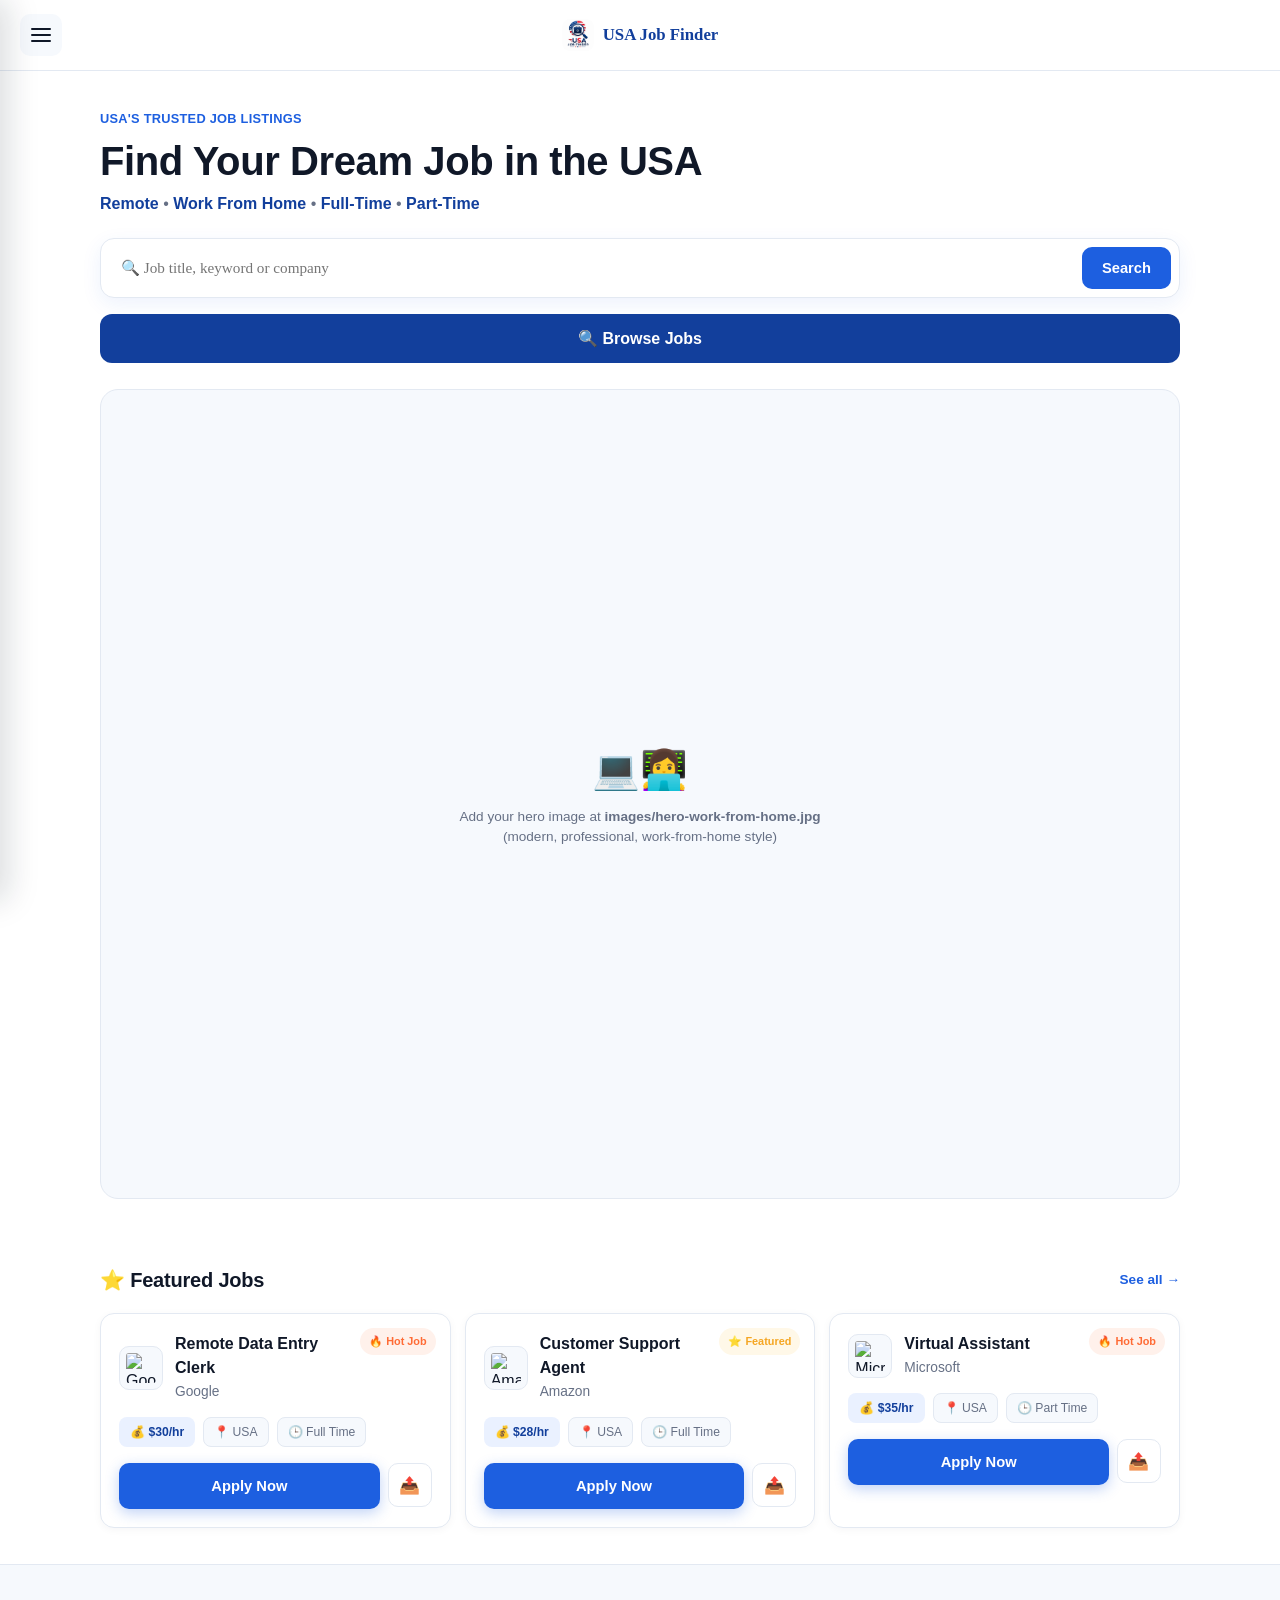
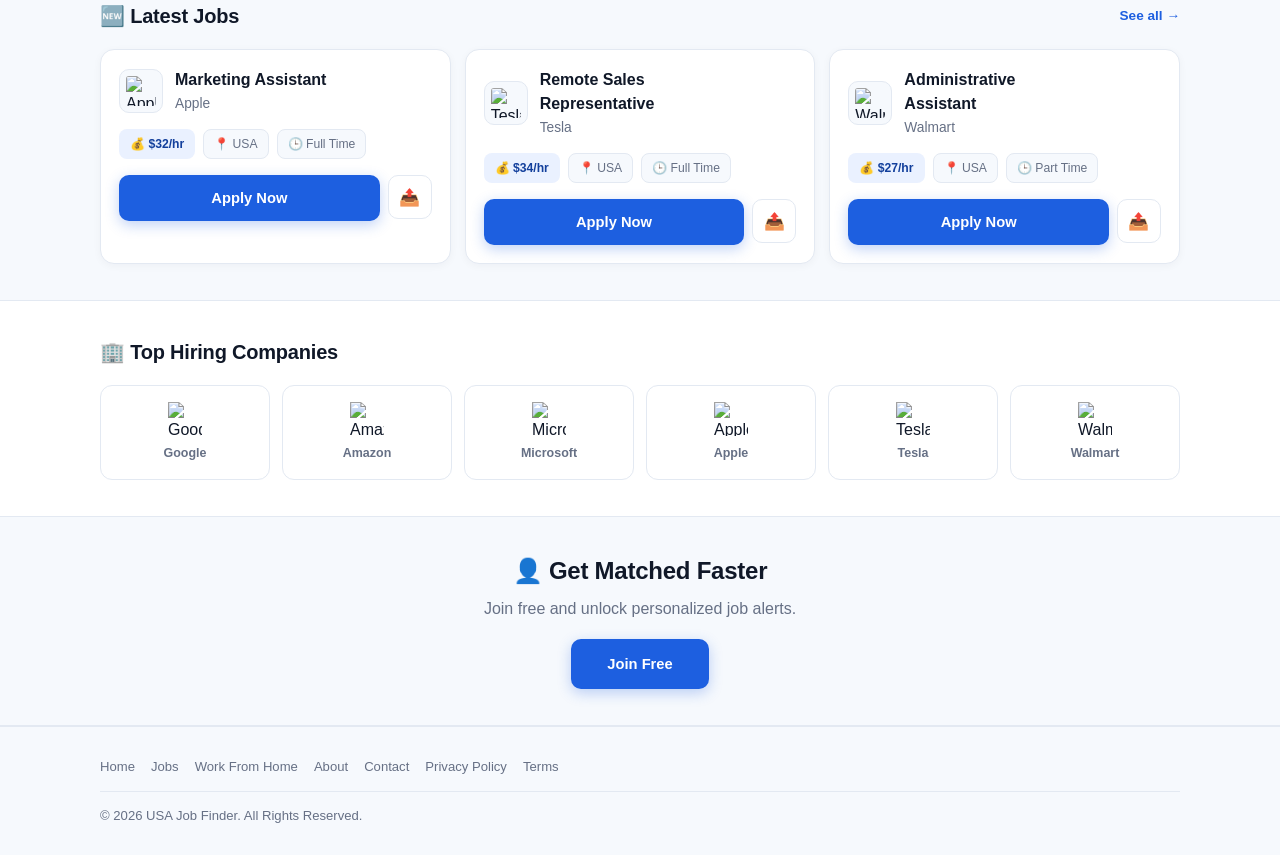
==== commit 2e3541da: "Make job card clickable to navigate to details" ====
--- a/index.html
+++ b/index.html
@@ -72,7 +72,7 @@
 
         <div class="job-card">
           <span class="badge hot">🔥 Hot Job</span>
-          <div class="job-card-top">
+          <div class="job-card-top" onclick="location.href='job-details.html?id=google-data-entry'" style="cursor:pointer;">
             <img class="company-logo" src="https://logo.clearbit.com/google.com" alt="Google logo">
             <div><div class="job-title">Remote Data Entry Clerk</div><div class="company-name">Google</div></div>
           </div>
@@ -89,7 +89,7 @@
 
         <div class="job-card">
           <span class="badge featured">⭐ Featured</span>
-          <div class="job-card-top">
+          <div class="job-card-top" onclick="location.href='job-details.html?id=amazon-support'" style="cursor:pointer;">
             <img class="company-logo" src="https://logo.clearbit.com/amazon.com" alt="Amazon logo">
             <div><div class="job-title">Customer Support Agent</div><div class="company-name">Amazon</div></div>
           </div>
@@ -106,7 +106,7 @@
 
         <div class="job-card">
           <span class="badge hot">🔥 Hot Job</span>
-          <div class="job-card-top">
+          <div class="job-card-top" onclick="location.href='job-details.html?id=microsoft-va'" style="cursor:pointer;">
             <img class="company-logo" src="https://logo.clearbit.com/microsoft.com" alt="Microsoft logo">
             <div><div class="job-title">Virtual Assistant</div><div class="company-name">Microsoft</div></div>
           </div>
@@ -132,7 +132,7 @@
       <div class="grid">
 
         <div class="job-card">
-          <div class="job-card-top">
+          <div class="job-card-top" onclick="location.href='job-details.html?id=apple-marketing'" style="cursor:pointer;">
             <img class="company-logo" src="https://logo.clearbit.com/apple.com" alt="Apple logo">
             <div><div class="job-title">Marketing Assistant</div><div class="company-name">Apple</div></div>
           </div>
@@ -148,7 +148,7 @@
         </div>
 
         <div class="job-card">
-          <div class="job-card-top">
+          <div class="job-card-top" onclick="location.href='job-details.html?id=tesla-sales'" style="cursor:pointer;">
             <img class="company-logo" src="https://logo.clearbit.com/tesla.com" alt="Tesla logo">
             <div><div class="job-title">Remote Sales Representative</div><div class="company-name">Tesla</div></div>
           </div>
@@ -164,7 +164,7 @@
         </div>
 
         <div class="job-card">
-          <div class="job-card-top">
+          <div class="job-card-top" onclick="location.href='job-details.html?id=walmart-admin'" style="cursor:pointer;">
             <img class="company-logo" src="https://logo.clearbit.com/walmart.com" alt="Walmart logo">
             <div><div class="job-title">Administrative Assistant</div><div class="company-name">Walmart</div></div>
           </div>
--- a/style.css
+++ b/style.css
@@ -1,576 +1,209 @@
-/* ==========================
-   USA Job Finder - Final CSS
-========================== */
-
-*{
-    margin:0;
-    padding:0;
-    box-sizing:border-box;
-    font-family:Arial,sans-serif;
-}
-
+:root{
+  --blue:#1d5fe0;
+  --blue-dark:#123f9c;
+  --blue-light:#eaf1ff;
+  --bg:#ffffff;
+  --surface:#f6f9fd;
+  --border:#e3e9f2;
+  --text:#101828;
+  --muted:#667085;
+  --hot:#ff6b35;
+  --featured:#f5a623;
+  --radius:14px;
+}
+*{box-sizing:border-box; margin:0; padding:0;}
+html{scroll-behavior:smooth;}
 body{
-    background:#f5f8fc;
-    color:#333;
-    line-height:1.6;
-}
-
-.container{
-    width:90%;
-    max-width:1200px;
-    margin:auto;
-}
-
-/* Header */
-
-.header{
-    background:#ffffff;
-    box-shadow:0 2px 10px rgba(0,0,0,.08);
-    padding:15px 0;
-    position:sticky;
-    top:0;
-    z-index:1000;
-}
-
-.header .container{
-    display:flex;
-    justify-content:space-between;
-    align-items:center;
-}
-
-.logo{
-    display:flex;
-    align-items:center;
-    gap:10px;
-}
-
-.logo img{
-    width:50px;
-    height:50px;
-}
-
-.logo span{
-    font-size:24px;
-    font-weight:bold;
-    color:#0066cc;
-}
-
-nav ul{
-    display:flex;
-    list-style:none;
-    gap:20px;
-}
-
-nav ul li a{
-    text-decoration:none;
-    color:#333;
-    font-weight:600;
-    transition:.3s;
-}
-
-nav ul li a:hover{
-    color:#0066cc;
-}
-
-/* Hero */
-
-.hero{
-    background:linear-gradient(135deg,#0066cc,#2196f3);
-    color:#fff;
-    text-align:center;
-    padding:80px 20px;
-}
-
-.hero h1{
-    font-size:42px;
-    margin-bottom:15px;
-}
-
-.hero p{
-    font-size:18px;
-    margin-bottom:30px;
-}
+  font-family:'Inter',sans-serif;
+  color:var(--text);
+  background:var(--bg);
+  line-height:1.5;
+  -webkit-font-smoothing:antialiased;
+  overflow-x:hidden;
+}
+h1,h2,h3{font-family:'Poppins',sans-serif; letter-spacing:-0.01em;}
+a{color:inherit; text-decoration:none;}
+img{max-width:100%; display:block;}
+.wrap{max-width:1120px; margin:0 auto; padding:0 20px;}
+button{font-family:inherit; cursor:pointer;}
+
+/* ===== Header ===== */
+header{
+  position:sticky; top:0; z-index:100;
+  background:rgba(255,255,255,0.92);
+  backdrop-filter:blur(8px);
+  border-bottom:1px solid var(--border);
+}
+.nav{display:flex; align-items:center; justify-content:space-between; padding:14px 20px;}
+.brand{display:flex; align-items:center; gap:9px; font-family:'Poppins'; font-weight:700; font-size:1.05rem; color:var(--blue-dark);}
+.brand img{height:32px; width:32px; border-radius:8px;}
+.hamburger{
+  width:42px; height:42px; border-radius:10px; border:1px solid var(--border);
+  background:var(--surface); display:flex; align-items:center; justify-content:center;
+  flex-direction:column; gap:4px; border:none;
+}
+.hamburger span{width:20px; height:2px; background:var(--text); border-radius:2px; transition:.2s;}
+
+/* ===== Side drawer ===== */
+.overlay{
+  position:fixed; inset:0; background:rgba(16,24,40,0.45); z-index:200;
+  opacity:0; pointer-events:none; transition:opacity .25s ease;
+}
+.overlay.open{opacity:1; pointer-events:auto;}
+.drawer{
+  position:fixed; top:0; left:0; height:100%; width:78%; max-width:320px;
+  background:#fff; z-index:201; transform:translateX(-100%); transition:transform .3s ease;
+  display:flex; flex-direction:column; box-shadow:8px 0 30px rgba(16,24,40,0.15);
+}
+.drawer.open{transform:translateX(0);}
+.drawer-head{display:flex; align-items:center; justify-content:space-between; padding:18px 20px; border-bottom:1px solid var(--border);}
+.drawer-head .brand{font-size:1rem;}
+.drawer-close{width:34px; height:34px; border-radius:8px; border:none; background:var(--surface); font-size:1.1rem; color:var(--muted);}
+.drawer-links{display:flex; flex-direction:column; padding:12px 8px;}
+.drawer-links a{
+  padding:14px 16px; border-radius:10px; font-weight:500; color:var(--text); font-size:0.98rem;
+  display:flex; align-items:center; gap:12px;
+}
+.drawer-links a:hover, .drawer-links a.active{background:var(--blue-light); color:var(--blue-dark);}
+.drawer-cta{margin:14px 16px; padding:14px; text-align:center; background:var(--blue); color:#fff; border-radius:10px; font-weight:600;}
+
+/* ===== Hero ===== */
+.hero{padding:38px 0 30px;}
+.hero-eyebrow{font-size:0.8rem; font-weight:600; color:var(--blue); letter-spacing:0.02em; margin-bottom:10px;}
+.hero h1{font-size:clamp(1.7rem, 6vw, 2.5rem); font-weight:700; line-height:1.15; margin-bottom:8px;}
+.hero .sub{color:var(--muted); font-size:1rem; margin-bottom:22px;}
+.hero .sub b{color:var(--blue-dark);}
 
 .search-box{
-    display:flex;
-    justify-content:center;
-    gap:10px;
-    flex-wrap:wrap;
-}
-
-.search-box input{
-    width:350px;
-    max-width:90%;
-    padding:14px;
-    border:none;
-    border-radius:8px;
-    font-size:16px;
-}
-
+  display:flex; gap:8px; background:#fff; border:1.5px solid var(--border); border-radius:14px;
+  padding:8px; box-shadow:0 6px 20px rgba(29,95,224,0.08); margin-bottom:16px;
+}
+.search-box input{flex:1; border:none; outline:none; padding:12px 12px; font-size:0.95rem; font-family:'Inter';}
 .search-box button{
-    padding:14px 25px;
-    border:none;
-    border-radius:8px;
-    background:#ff9800;
-    color:#fff;
-    cursor:pointer;
-    font-size:16px;
-    font-weight:bold;
-}
-
-.search-box button:hover{
-    background:#e68900;
-}
-
-/* Hero Buttons */
-
-.hero-buttons{
-    margin-top:25px;
-}
-
-.btn{
-    display:inline-block;
-    background:#fff;
-    color:#0066cc;
-    padding:12px 22px;
-    border-radius:8px;
-    text-decoration:none;
-    font-weight:bold;
-    margin:5px;
-}
-
-.btn:hover{
-    background:#f2f2f2;
-}
-
-.btn-outline{
-    background:transparent;
-    border:2px solid #fff;
-    color:#fff;
-}
-
-.btn-outline:hover{
-    background:#fff;
-    color:#0066cc;
-}/* ==========================
-   Job Cards
-========================== */
-
-.featured-jobs,
-.latest-jobs,
-.categories,
-.companies,
-.newsletter{
-    padding:60px 0;
-}
-
-.featured-jobs h2,
-.latest-jobs h2,
-.categories h2,
-.companies h2,
-.newsletter h2{
-    text-align:center;
-    margin-bottom:30px;
-    color:#0066cc;
-}
-
-.job-grid{
-    display:grid;
-    grid-template-columns:repeat(auto-fit,minmax(300px,1fr));
-    gap:25px;
-}
+  background:var(--blue); color:#fff; border:none; border-radius:10px; padding:0 20px;
+  font-weight:600; font-size:0.92rem; display:flex; align-items:center; gap:6px;
+}
+.browse-btn{
+  display:flex; align-items:center; justify-content:center; gap:8px;
+  background:var(--blue-dark); color:#fff; border:none; border-radius:12px;
+  padding:15px; font-weight:600; font-size:1rem; width:100%; margin-bottom:26px;
+}
+.browse-btn:active{opacity:0.9;}
+
+.hero-image{
+  width:100%; border-radius:18px; overflow:hidden; background:var(--surface);
+  border:1px solid var(--border); position:relative; aspect-ratio:4/3;
+  display:flex; align-items:center; justify-content:center;
+}
+.hero-image img{width:100%; height:100%; object-fit:cover;}
+.hero-image .placeholder{color:var(--muted); font-size:0.85rem; text-align:center; padding:20px;}
+
+/* ===== Sections ===== */
+section{padding:36px 0;}
+.section-alt{background:var(--surface); border-top:1px solid var(--border); border-bottom:1px solid var(--border);}
+.section-head{display:flex; align-items:center; justify-content:space-between; margin-bottom:18px;}
+.section-head h2{font-size:1.25rem; font-weight:700;}
+.section-head a{font-size:0.85rem; color:var(--blue); font-weight:600;}
+
+/* ===== Job Cards ===== */
+.grid{display:grid; grid-template-columns:1fr; gap:14px;}
+@media(min-width:640px){ .grid{grid-template-columns:repeat(2,1fr);} }
+@media(min-width:960px){ .grid{grid-template-columns:repeat(3,1fr);} }
 
 .job-card{
-    background:#fff;
-    border-radius:12px;
-    padding:20px;
-    box-shadow:0 5px 15px rgba(0,0,0,.08);
-    transition:.3s;
-}
-
-.job-card:hover{
-    transform:translateY(-5px);
-    box-shadow:0 10px 20px rgba(0,0,0,.15);
-}
-
-.job-card h3{
-    color:#0066cc;
-    margin-bottom:15px;
-}
-
-.job-card p{
-    margin:8px 0;
-    color:#555;
-}
-
-/* Job Buttons */
-
-.job-buttons{
-    margin-top:20px;
-    display:flex;
-    flex-wrap:wrap;
-    gap:10px;
-}
-
-.save-btn,
-.share-btn,
-.details-btn,
+  background:#fff; border:1px solid var(--border); border-radius:var(--radius);
+  padding:18px; position:relative; box-shadow:0 2px 8px rgba(16,24,40,0.04);
+  transition:.18s ease;
+}
+.job-card:hover{box-shadow:0 10px 26px rgba(16,24,40,0.09); transform:translateY(-2px);}
+.badge{
+  position:absolute; top:14px; right:14px; font-size:0.68rem; font-weight:700;
+  padding:5px 9px; border-radius:20px; display:flex; align-items:center; gap:4px;
+}
+.badge.hot{background:#fff1eb; color:var(--hot);}
+.badge.featured{background:#fff8e8; color:var(--featured);}
+
+.job-card-top{display:flex; align-items:center; gap:12px; margin-bottom:14px; padding-right:70px;}
+.job-card-top img.company-logo{width:44px; height:44px; border-radius:10px; object-fit:contain; background:var(--surface); border:1px solid var(--border); padding:6px;}
+.job-card-top .job-title{font-weight:700; font-size:1rem; margin-bottom:2px;}
+.job-card-top .company-name{color:var(--muted); font-size:0.86rem;}
+
+.job-meta{display:flex; flex-wrap:wrap; gap:8px; margin-bottom:16px;}
+.job-meta span{
+  background:var(--surface); border:1px solid var(--border); color:var(--muted);
+  font-size:0.76rem; padding:5px 10px; border-radius:8px; font-weight:500;
+}
+.job-meta .salary{color:var(--blue-dark); background:var(--blue-light); border-color:transparent; font-weight:700;}
+
+.job-actions{display:flex; gap:8px;}
 .apply-btn{
-
-    text-decoration:none;
-    border:none;
-    padding:10px 16px;
-    border-radius:6px;
-    cursor:pointer;
-    font-weight:bold;
-    font-size:14px;
-    transition:.3s;
-}
-
-.save-btn{
-    background:#ff4081;
-    color:#fff;
-}
-
-.save-btn:hover{
-    background:#e91e63;
-}
-
+  flex:1; background:var(--blue); color:#fff; border:none; border-radius:10px;
+  padding:12px; font-weight:700; font-size:0.92rem; text-align:center;
+  box-shadow:0 4px 14px rgba(29,95,224,0.28);
+}
+.apply-btn:active{transform:scale(0.98);}
 .share-btn{
-    background:#2196f3;
-    color:#fff;
-}
-
-.share-btn:hover{
-    background:#1976d2;
-}
-
-.details-btn{
-    background:#607d8b;
-    color:#fff;
-}
-
-.details-btn:hover{
-    background:#455a64;
-}
-
-.apply-btn{
-    background:#28a745;
-    color:#fff;
-}
-
-.apply-btn:hover{
-    background:#218838;
-}
-
-/* Companies */
-
-.company-grid{
-
-    display:grid;
-
-    grid-template-columns:repeat(auto-fit,minmax(160px,1fr));
-
-    gap:20px;
-
-}
-
-.company-grid div{
-
-    background:#fff;
-
-    padding:20px;
-
-    text-align:center;
-
-    border-radius:10px;
-
-    font-weight:bold;
-
-    box-shadow:0 3px 10px rgba(0,0,0,.08);
-
-    transition:.3s;
-
-}
-
-.company-grid div:hover{
-
-    background:#0066cc;
-
-    color:#fff;
-
-}
-
-/* Categories */
-
-.category-grid{
-
-    display:grid;
-
-    grid-template-columns:repeat(auto-fit,minmax(180px,1fr));
-
-    gap:20px;
-
-}
-
-.category-card{
-
-    display:block;
-
-    background:#fff;
-
-    text-align:center;
-
-    padding:20px;
-
-    border-radius:10px;
-
-    text-decoration:none;
-
-    color:#333;
-
-    font-weight:bold;
-
-    box-shadow:0 3px 10px rgba(0,0,0,.08);
-
-    transition:.3s;
-
-}
-
-.category-card:hover{
-
-    background:#0066cc;
-
-    color:#fff;
-
-}
-
-/* Newsletter */
-
-.newsletter{
-
-    background:#0066cc;
-
-    color:#fff;
-
-    text-align:center;
-
-}
-
-.newsletter p{
-
-    margin:15px 0;
-
-}
-
-.newsletter form{
-
-    display:flex;
-
-    justify-content:center;
-
-    flex-wrap:wrap;
-
-    gap:10px;
-
-    margin-top:20px;
-
-}
-
-.newsletter input{
-
-    width:320px;
-
-    max-width:90%;
-
-    padding:12px;
-
-    border:none;
-
-    border-radius:8px;
-
-}
-
-.newsletter button{
-
-    padding:12px 20px;
-
-    border:none;
-
-    border-radius:8px;
-
-    background:#ff9800;
-
-    color:#fff;
-
-    font-weight:bold;
-
-    cursor:pointer;
-
-}
-
-.newsletter button:hover{
-
-    background:#e68900;
-
-}/* ==========================
-   Footer
-========================== */
-
-footer{
-    background:#0d47a1;
-    color:#fff;
-    padding:40px 20px;
-    text-align:center;
-}
-
-.footer-links{
-    margin-bottom:20px;
-}
-
-.footer-links a{
-    color:#fff;
-    text-decoration:none;
-    margin:0 12px;
-    font-weight:600;
-}
-
-.footer-links a:hover{
-    text-decoration:underline;
-}
-
-footer p{
-    margin:10px 0;
-    font-size:15px;
-}
-
-/* ==========================
-   Responsive Design
-========================== */
-
-@media (max-width:768px){
-
-.header .container{
-    flex-direction:column;
-    gap:15px;
-}
-
-nav ul{
-    flex-direction:column;
-    align-items:center;
-    gap:10px;
-}
-
-.hero{
-    padding:60px 15px;
-}
-
-.hero h1{
-    font-size:30px;
-}
-
-.hero p{
-    font-size:16px;
-}
-
-.search-box{
-    flex-direction:column;
-}
-
-.search-box input{
-    width:100%;
-}
-
-.search-box button{
-    width:100%;
-}
-
-.hero-buttons{
-    display:flex;
-    flex-direction:column;
-}
-
-.btn,
-.btn-outline{
-    width:100%;
-    text-align:center;
-}
-
-.job-grid,
-.company-grid,
-.category-grid{
-    grid-template-columns:1fr;
-}
-
-.job-buttons{
-    flex-direction:column;
-}
-
-.save-btn,
-.share-btn,
-.details-btn,
-.apply-btn{
-    width:100%;
-    text-align:center;
-}
-
-.newsletter form{
-    flex-direction:column;
-}
-
-.newsletter input,
-.newsletter button{
-    width:100%;
-}
-
-}
-
-/* ==========================
-   Simple Animation
-========================== */
-
-.job-card,
-.category-card,
-.company-grid div{
-    animation:fadeUp .6s ease;
-}
-
-@keyframes fadeUp{
-
-from{
-    opacity:0;
-    transform:translateY(20px);
-}
-
-to{
-    opacity:1;
-    transform:translateY(0);
-}
-
-}
-
-/* ==========================
-   Back To Top Button
-========================== */
-
-#topBtn{
-
-position:fixed;
-
-bottom:20px;
-
-right:20px;
-
-background:#0066cc;
-
-color:#fff;
-
-border:none;
-
-padding:12px 15px;
-
-border-radius:50%;
-
-cursor:pointer;
-
-display+  width:44px; height:44px; border-radius:10px; border:1px solid var(--border);
+  background:#fff; color:var(--muted); display:flex; align-items:center; justify-content:center; font-size:1.05rem;
+}
+.share-btn:hover{border-color:var(--blue); color:var(--blue);}
+
+/* ===== Companies ===== */
+.company-row{display:grid; grid-template-columns:repeat(3,1fr); gap:12px;}
+@media(min-width:640px){ .company-row{grid-template-columns:repeat(6,1fr);} }
+.company-chip{
+  background:#fff; border:1px solid var(--border); border-radius:12px; padding:16px 8px;
+  display:flex; flex-direction:column; align-items:center; gap:8px;
+}
+.company-chip img{width:34px; height:34px; object-fit:contain;}
+.company-chip span{font-size:0.78rem; font-weight:600; color:var(--muted);}
+
+/* ===== Join Free page ===== */
+.join-hero{text-align:center; padding:40px 0 10px;}
+.join-hero .icon{font-size:2.6rem; margin-bottom:14px;}
+.join-hero h1{font-size:1.7rem; margin-bottom:10px;}
+.join-hero p{color:var(--muted); max-width:44ch; margin:0 auto;}
+.benefits{display:flex; flex-direction:column; gap:12px; margin:28px 0;}
+.benefit-row{
+  display:flex; align-items:flex-start; gap:14px; background:var(--surface);
+  border:1px solid var(--border); border-radius:12px; padding:16px;
+}
+.benefit-row .ic{font-size:1.3rem;}
+.benefit-row h3{font-size:0.95rem; margin-bottom:3px;}
+.benefit-row p{color:var(--muted); font-size:0.85rem;}
+.continue-btn{
+  width:100%; background:var(--blue); color:#fff; border:none; border-radius:14px;
+  padding:17px; font-weight:700; font-size:1.05rem;
+  box-shadow:0 8px 22px rgba(29,95,224,0.32);
+}
+.join-note{text-align:center; color:var(--muted); font-size:0.78rem; margin-top:14px;}
+
+/* ===== Share sheet fallback ===== */
+.share-sheet-overlay{
+  position:fixed; inset:0; background:rgba(16,24,40,0.45); z-index:300;
+  display:flex; align-items:flex-end; opacity:0; pointer-events:none; transition:opacity .2s ease;
+}
+.share-sheet-overlay.open{opacity:1; pointer-events:auto;}
+.share-sheet{
+  background:#fff; width:100%; border-radius:20px 20px 0 0; padding:20px;
+  transform:translateY(100%); transition:transform .25s ease;
+}
+.share-sheet-overlay.open .share-sheet{transform:translateY(0);}
+.share-sheet h3{font-size:1rem; margin-bottom:14px; text-align:center;}
+.share-grid{display:grid; grid-template-columns:repeat(5,1fr); gap:10px; margin-bottom:10px;}
+.share-grid a{
+  display:flex; flex-direction:column; align-items:center; gap:6px; font-size:0.68rem; color:var(--muted);
+}
+.share-grid .ic{
+  width:50px; height:50px; border-radius:50%; display:flex; align-items:center; justify-content:center;
+  font-size:1.3rem; color:#fff;
+}
+.ic.fb{background:#1877f2;} .ic.wa{background:#25d366;} .ic.msg{background:#0084ff;}
+.ic.tg{background:#229ed9;} .ic.gm{background:#ea4335;}
+.share-cancel{width:100%; padding:14px; background:var(--surface); border:none; border-radius:10px; font-weight:600; margin-top:6px;}
+
+/* ===== Footer ===== */
+footer{border-top:1px solid var(--border); padding:30px 0; color:var(--muted); font-size:0.82rem; background:var(--surface);}
+.foot-links{display:flex; gap:16px; flex-wrap:wrap; margin-bottom:14px;}
+.foot-links a:hover{color:var(--blue);}
+.foot-bottom{border-top:1px solid var(--border); padding-top:14px;}
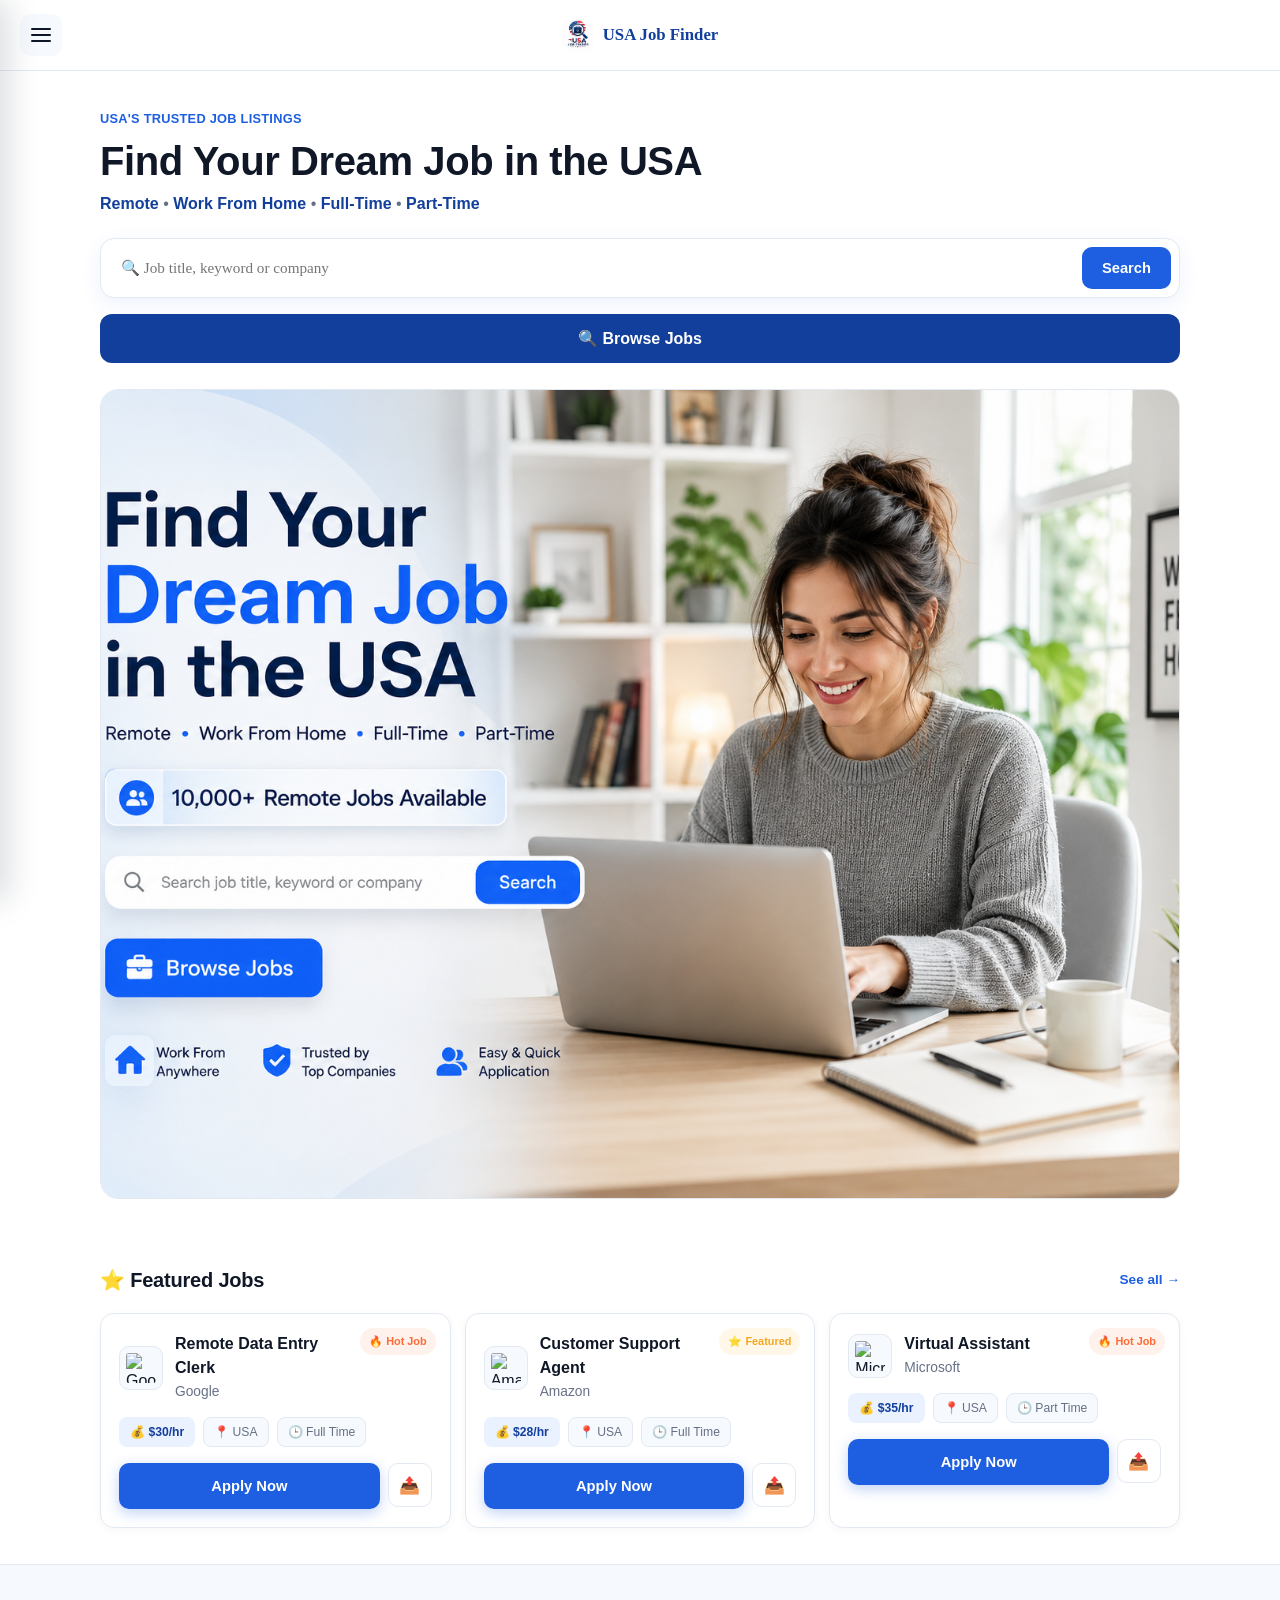
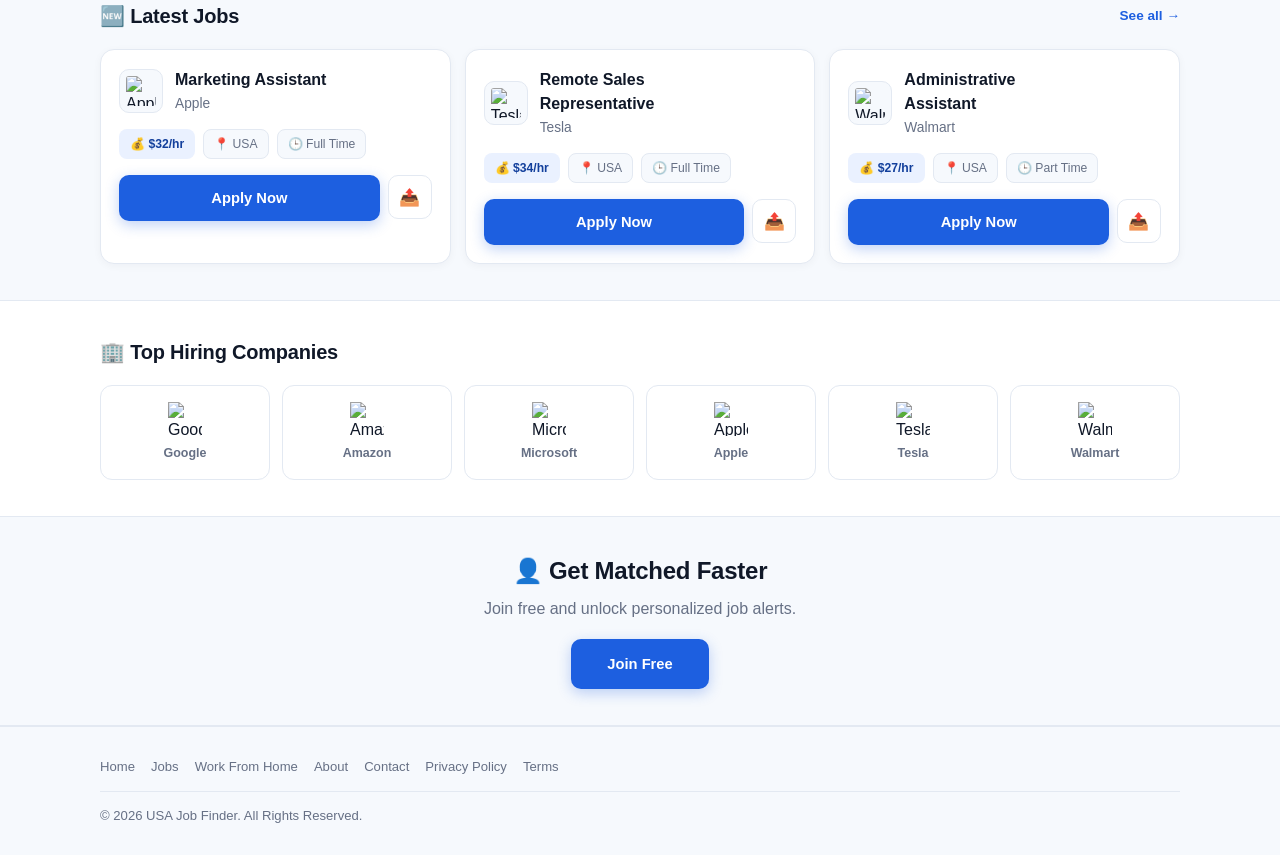
==== commit 4c9aebad: "Update hero image filename in index.html" ====
--- a/index.html
+++ b/index.html
@@ -55,10 +55,10 @@
 
       <div class="hero-image">
         <!-- Replace this with your AI-generated image: images/hero-work-from-home.jpg -->
-        <img src="images/hero-work-from-home.jpg" alt="Young woman working from home on laptop" onerror="this.style.display='none'; this.nextElementSibling.style.display='flex';">
+        <img src="images/hero-work-from-home.png" alt="Young woman working from home on laptop" onerror="this.style.display='none'; this.nextElementSibling.style.display='flex';">
         <div class="placeholder" style="display:none; flex-direction:column; align-items:center; gap:8px;">
           <span style="font-size:2.4rem;">💻👩‍💻</span>
-          <span>Add your hero image at <b>images/hero-work-from-home.jpg</b><br>(modern, professional, work-from-home style)</span>
+          <span>Add your hero image at <b>hero-work-from-home.png</b><br>(modern, professional, work-from-home style)</span>
         </div>
       </div>
     </div>
@@ -73,7 +73,7 @@
         <div class="job-card">
           <span class="badge hot">🔥 Hot Job</span>
           <div class="job-card-top" onclick="location.href='job-details.html?id=google-data-entry'" style="cursor:pointer;">
-            <img class="company-logo" src="https://logo.clearbit.com/google.com" alt="Google logo">
+            <img class="company-logo" src="https://www.google.com/s2/favicons?domain=google.com&sz=128" alt="Google logo" onerror="this.onerror=null;this.src='https://ui-avatars.com/api/?name=Google&background=4285F4&color=fff&bold=true&size=64';">
             <div><div class="job-title">Remote Data Entry Clerk</div><div class="company-name">Google</div></div>
           </div>
           <div class="job-meta">
@@ -90,7 +90,7 @@
         <div class="job-card">
           <span class="badge featured">⭐ Featured</span>
           <div class="job-card-top" onclick="location.href='job-details.html?id=amazon-support'" style="cursor:pointer;">
-            <img class="company-logo" src="https://logo.clearbit.com/amazon.com" alt="Amazon logo">
+            <img class="company-logo" src="https://www.google.com/s2/favicons?domain=amazon.com&sz=128" alt="Amazon logo" onerror="this.onerror=null;this.src='https://ui-avatars.com/api/?name=Amazon&background=FF9900&color=fff&bold=true&size=64';">
             <div><div class="job-title">Customer Support Agent</div><div class="company-name">Amazon</div></div>
           </div>
           <div class="job-meta">
@@ -107,7 +107,7 @@
         <div class="job-card">
           <span class="badge hot">🔥 Hot Job</span>
           <div class="job-card-top" onclick="location.href='job-details.html?id=microsoft-va'" style="cursor:pointer;">
-            <img class="company-logo" src="https://logo.clearbit.com/microsoft.com" alt="Microsoft logo">
+            <img class="company-logo" src="https://www.google.com/s2/favicons?domain=microsoft.com&sz=128" alt="Microsoft logo" onerror="this.onerror=null;this.src='https://ui-avatars.com/api/?name=Microsoft&background=00A4EF&color=fff&bold=true&size=64';">
             <div><div class="job-title">Virtual Assistant</div><div class="company-name">Microsoft</div></div>
           </div>
           <div class="job-meta">
@@ -133,7 +133,7 @@
 
         <div class="job-card">
           <div class="job-card-top" onclick="location.href='job-details.html?id=apple-marketing'" style="cursor:pointer;">
-            <img class="company-logo" src="https://logo.clearbit.com/apple.com" alt="Apple logo">
+            <img class="company-logo" src="https://www.google.com/s2/favicons?domain=apple.com&sz=128" alt="Apple logo" onerror="this.onerror=null;this.src='https://ui-avatars.com/api/?name=Apple&background=555555&color=fff&bold=true&size=64';">
             <div><div class="job-title">Marketing Assistant</div><div class="company-name">Apple</div></div>
           </div>
           <div class="job-meta">
@@ -149,7 +149,7 @@
 
         <div class="job-card">
           <div class="job-card-top" onclick="location.href='job-details.html?id=tesla-sales'" style="cursor:pointer;">
-            <img class="company-logo" src="https://logo.clearbit.com/tesla.com" alt="Tesla logo">
+            <img class="company-logo" src="https://www.google.com/s2/favicons?domain=tesla.com&sz=128" alt="Tesla logo" onerror="this.onerror=null;this.src='https://ui-avatars.com/api/?name=Tesla&background=CC0000&color=fff&bold=true&size=64';">
             <div><div class="job-title">Remote Sales Representative</div><div class="company-name">Tesla</div></div>
           </div>
           <div class="job-meta">
@@ -165,7 +165,7 @@
 
         <div class="job-card">
           <div class="job-card-top" onclick="location.href='job-details.html?id=walmart-admin'" style="cursor:pointer;">
-            <img class="company-logo" src="https://logo.clearbit.com/walmart.com" alt="Walmart logo">
+            <img class="company-logo" src="https://www.google.com/s2/favicons?domain=walmart.com&sz=128" alt="Walmart logo" onerror="this.onerror=null;this.src='https://ui-avatars.com/api/?name=Walmart&background=0071CE&color=fff&bold=true&size=64';">
             <div><div class="job-title">Administrative Assistant</div><div class="company-name">Walmart</div></div>
           </div>
           <div class="job-meta">
@@ -188,12 +188,12 @@
     <div class="wrap">
       <div class="section-head"><h2>🏢 Top Hiring Companies</h2></div>
       <div class="company-row">
-        <div class="company-chip"><img src="https://logo.clearbit.com/google.com" alt="Google"><span>Google</span></div>
-        <div class="company-chip"><img src="https://logo.clearbit.com/amazon.com" alt="Amazon"><span>Amazon</span></div>
-        <div class="company-chip"><img src="https://logo.clearbit.com/microsoft.com" alt="Microsoft"><span>Microsoft</span></div>
-        <div class="company-chip"><img src="https://logo.clearbit.com/apple.com" alt="Apple"><span>Apple</span></div>
-        <div class="company-chip"><img src="https://logo.clearbit.com/tesla.com" alt="Tesla"><span>Tesla</span></div>
-        <div class="company-chip"><img src="https://logo.clearbit.com/walmart.com" alt="Walmart"><span>Walmart</span></div>
+        <div class="company-chip"><img src="https://www.google.com/s2/favicons?domain=google.com&sz=128" alt="Google" onerror="this.onerror=null;this.src='https://ui-avatars.com/api/?name=Google&background=4285F4&color=fff&bold=true&size=64';"><span>Google</span></div>
+        <div class="company-chip"><img src="https://www.google.com/s2/favicons?domain=amazon.com&sz=128" alt="Amazon" onerror="this.onerror=null;this.src='https://ui-avatars.com/api/?name=Amazon&background=FF9900&color=fff&bold=true&size=64';"><span>Amazon</span></div>
+        <div class="company-chip"><img src="https://www.google.com/s2/favicons?domain=microsoft.com&sz=128" alt="Microsoft" onerror="this.onerror=null;this.src='https://ui-avatars.com/api/?name=Microsoft&background=00A4EF&color=fff&bold=true&size=64';"><span>Microsoft</span></div>
+        <div class="company-chip"><img src="https://www.google.com/s2/favicons?domain=apple.com&sz=128" alt="Apple" onerror="this.onerror=null;this.src='https://ui-avatars.com/api/?name=Apple&background=555555&color=fff&bold=true&size=64';"><span>Apple</span></div>
+        <div class="company-chip"><img src="https://www.google.com/s2/favicons?domain=tesla.com&sz=128" alt="Tesla" onerror="this.onerror=null;this.src='https://ui-avatars.com/api/?name=Tesla&background=CC0000&color=fff&bold=true&size=64';"><span>Tesla</span></div>
+        <div class="company-chip"><img src="https://www.google.com/s2/favicons?domain=walmart.com&sz=128" alt="Walmart" onerror="this.onerror=null;this.src='https://ui-avatars.com/api/?name=Walmart&background=0071CE&color=fff&bold=true&size=64';"><span>Walmart</span></div>
       </div>
     </div>
   </section>
@@ -242,4 +242,4 @@
 
 <script src="script.js"></script>
 </body>
-</html>
+  </html>
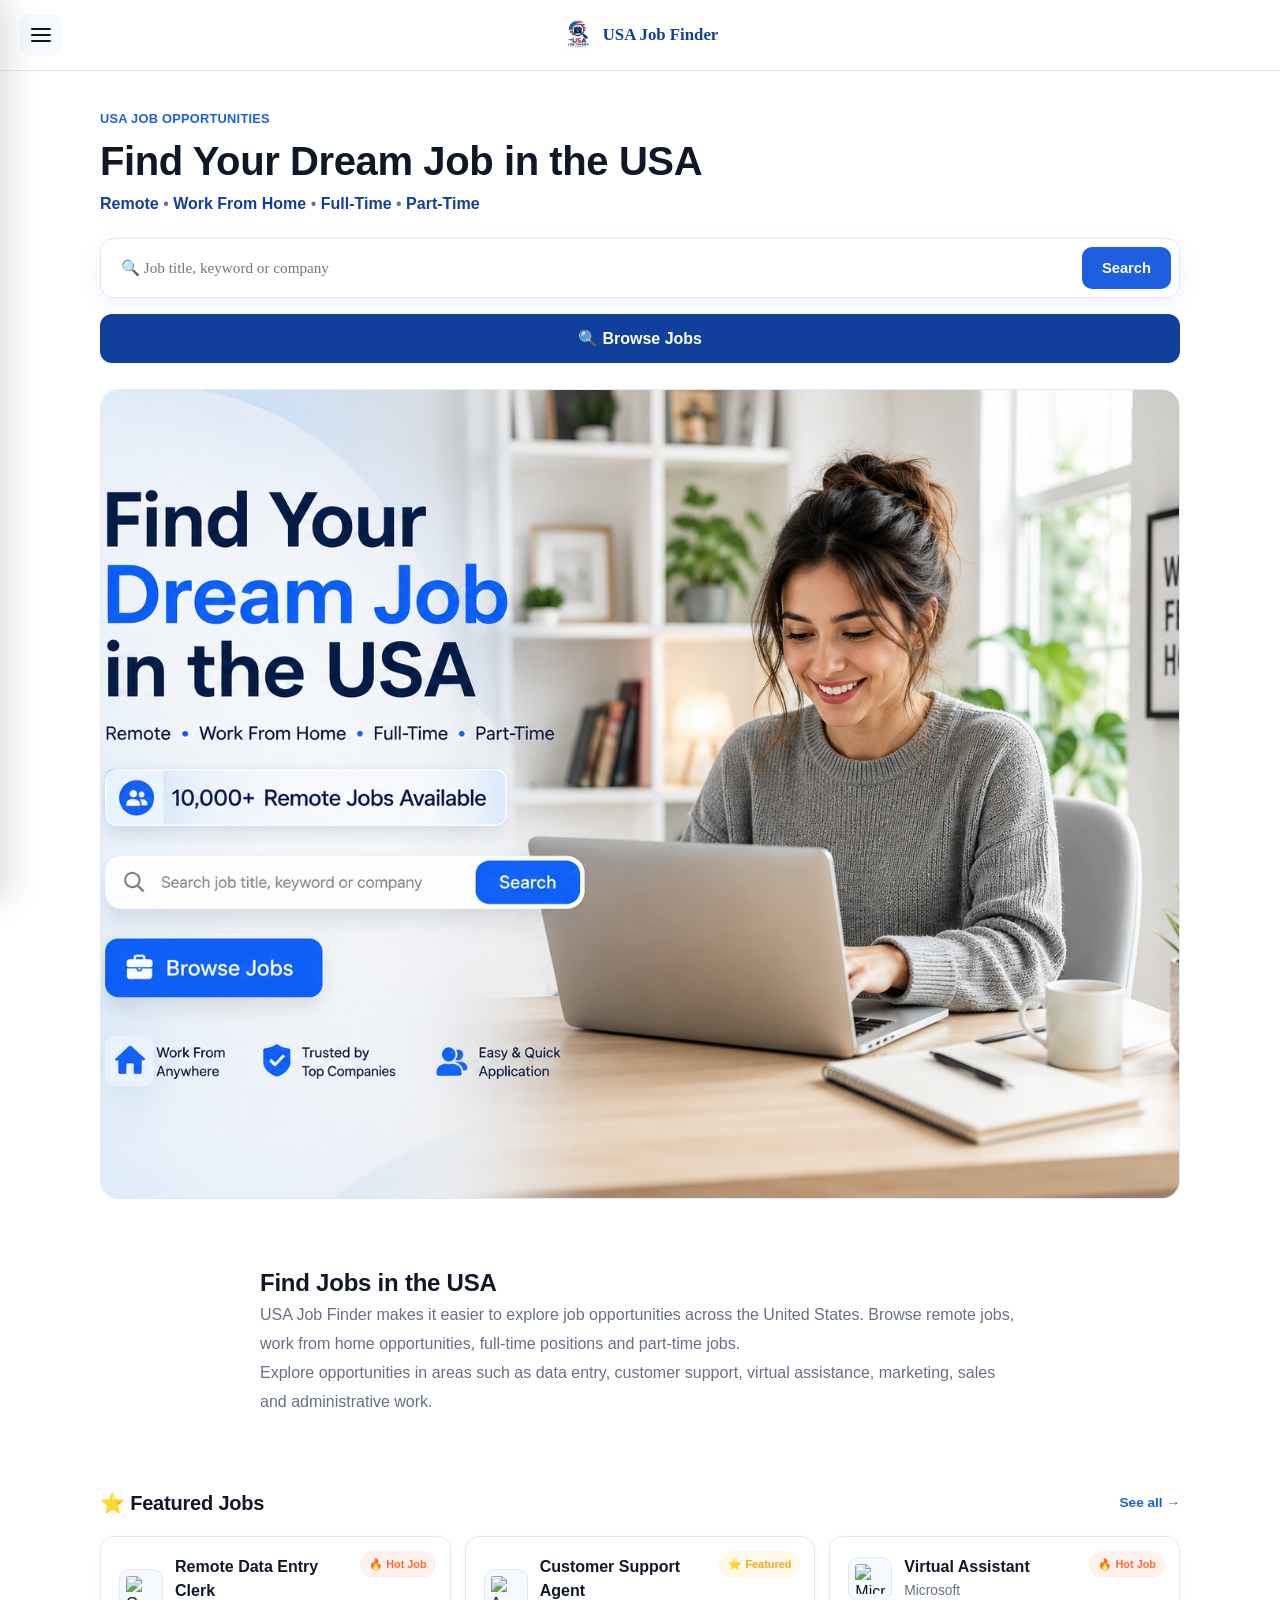
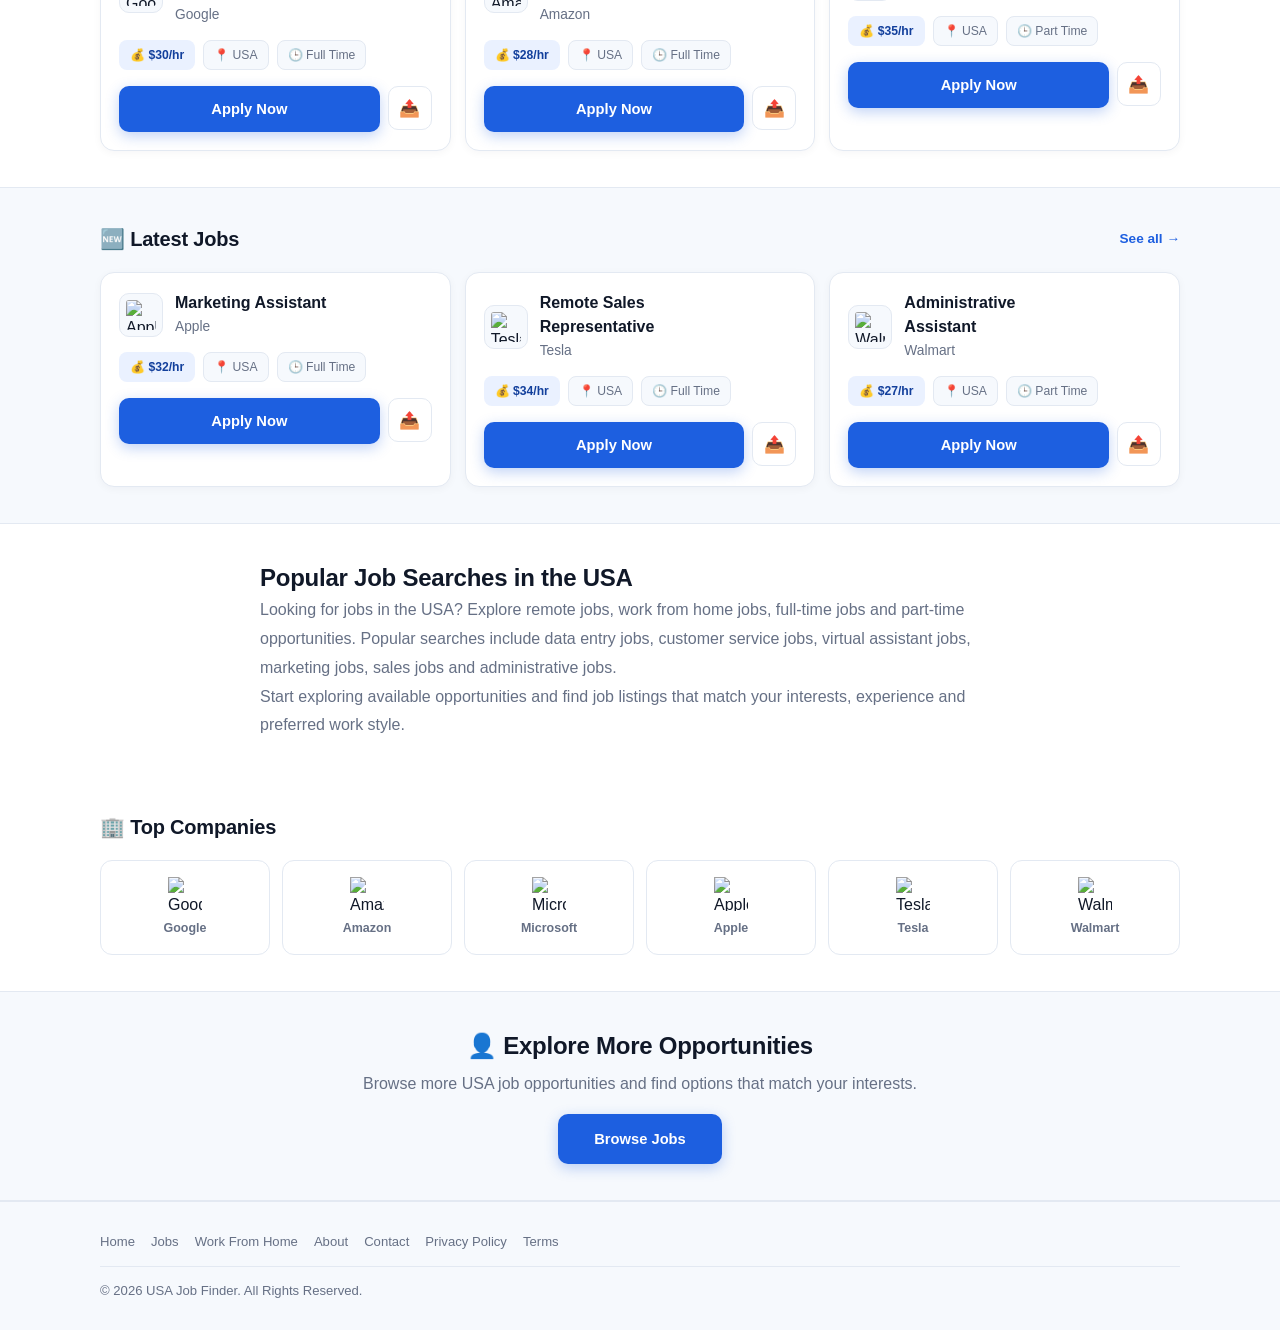
==== commit 80d0f270: "Update fmt.Println message from 'Hello' to 'Goodbye'" ====
--- a/index.html
+++ b/index.html
@@ -1,245 +1,1119 @@
 <!DOCTYPE html>
-<html lang="en">
+<html lang="en-US">
 <head>
 <meta charset="UTF-8">
 <meta name="viewport" content="width=device-width, initial-scale=1.0">
-<title>USA Job Finder | Find Your Dream Job in the USA</title>
-<meta name="description" content="Find the best Remote, Work From Home, Full Time and Part Time Jobs in the USA. Verified listings updated daily.">
+
+<title>USA Job Finder | Remote & Work From Home Jobs in USA</title>
+
+<meta name="description" content="Find remote, work from home, full-time and part-time job opportunities in the USA. Explore opportunities from popular companies and apply online.">
+
+<meta name="keywords" content="USA jobs, jobs in USA, remote jobs USA, work from home jobs USA, online jobs USA, part time jobs USA, full time jobs USA, remote work, data entry jobs, customer support jobs, virtual assistant jobs">
+
+<meta name="robots" content="index, follow, max-image-preview:large">
+
+<link rel="canonical" href="https://usajobfinder.github.io/USA-Job-Finder/">
+
+<meta name="google-site-verification" content="SB3Ho_1z3rsYL9LyVFN9UZj52x8abBO6xIvLmCJjPyE">
+
+<!-- Open Graph -->
+<meta property="og:type" content="website">
+<meta property="og:title" content="USA Job Finder | Remote & Work From Home Jobs">
+<meta property="og:description" content="Explore remote, work from home, full-time and part-time job opportunities across the USA.">
+<meta property="og:url" content="https://usajobfinder.github.io/USA-Job-Finder/">
+<meta property="og:site_name" content="USA Job Finder">
+<meta property="og:image" content="https://usajobfinder.github.io/USA-Job-Finder/images/hero-work-from-home.png">
+
+<!-- Twitter -->
+<meta name="twitter:card" content="summary_large_image">
+<meta name="twitter:title" content="USA Job Finder | Remote & Work From Home Jobs">
+<meta name="twitter:description" content="Explore remote, work from home, full-time and part-time job opportunities across the USA.">
+<meta name="twitter:image" content="https://usajobfinder.github.io/USA-Job-Finder/images/hero-work-from-home.png">
+
 <link rel="preconnect" href="https://fonts.googleapis.com">
 <link href="https://fonts.googleapis.com/css2?family=Poppins:wght@600;700&family=Inter:wght@400;500;600;700&display=swap" rel="stylesheet">
+
 <link rel="stylesheet" href="style.css">
+
+<!-- Website Schema -->
+<script type="application/ld+json">
+{
+  "@context": "https://schema.org",
+  "@type": "WebSite",
+  "name": "USA Job Finder",
+  "url": "https://usajobfinder.github.io/USA-Job-Finder/",
+  "description": "USA job finder website featuring remote, work from home, full-time and part-time job opportunities.",
+  "potentialAction": {
+    "@type": "SearchAction",
+    "target": "https://usajobfinder.github.io/USA-Job-Finder/jobs.html?q={search_term_string}",
+    "query-input": "required name=search_term_string"
+  }
+}
+</script>
+
 </head>
+
 <body>
 
-<!-- Header -->
+<!-- HEADER -->
 <header>
   <div class="nav">
-    <button class="hamburger" onclick="openDrawer()" aria-label="Open menu"><span></span><span></span><span></span></button>
-    <a href="index.html" class="brand"><img src="logo.png" alt="USA Job Finder logo">USA Job Finder</a>
+
+    <button
+      class="hamburger"
+      onclick="openDrawer()"
+      aria-label="Open navigation menu">
+
+      <span></span>
+      <span></span>
+      <span></span>
+
+    </button>
+
+    <a href="index.html" class="brand">
+
+      <img
+        src="logo.png"
+        alt="USA Job Finder logo">
+
+      USA Job Finder
+
+    </a>
+
     <div style="width:42px;"></div>
+
   </div>
 </header>
 
-<!-- Side Drawer -->
-<div class="overlay" id="overlay" onclick="closeDrawer()"></div>
-<nav class="drawer" id="drawer">
+
+<!-- SIDE DRAWER -->
+
+<div
+  class="overlay"
+  id="overlay"
+  onclick="closeDrawer()">
+</div>
+
+<nav
+  class="drawer"
+  id="drawer"
+  aria-label="Main navigation">
+
   <div class="drawer-head">
-    <span class="brand"><img src="logo.png" alt="logo">USA Job Finder</span>
-    <button class="drawer-close" onclick="closeDrawer()">✕</button>
+
+    <span class="brand">
+
+      <img
+        src="logo.png"
+        alt="USA Job Finder logo">
+
+      USA Job Finder
+
+    </span>
+
+    <button
+      class="drawer-close"
+      onclick="closeDrawer()"
+      aria-label="Close menu">
+
+      ✕
+
+    </button>
+
   </div>
+
+
   <div class="drawer-links">
-    <a href="index.html" class="active">🏠 Home</a>
-    <a href="jobs.html">💼 Jobs</a>
-    <a href="work-from-home.html">🏡 Work From Home</a>
-    <a href="jobs.html#featured">⭐ Featured Jobs</a>
-    <a href="index.html#companies">🏢 Top Companies</a>
-    <a href="about.html">ℹ️ About</a>
-    <a href="contact.html">✉️ Contact</a>
+
+    <a href="index.html" class="active">
+      🏠 Home
+    </a>
+
+    <a href="jobs.html">
+      💼 Jobs
+    </a>
+
+    <a href="work-from-home.html">
+      🏡 Work From Home
+    </a>
+
+    <a href="jobs.html#featured">
+      ⭐ Featured Jobs
+    </a>
+
+    <a href="index.html#companies">
+      🏢 Top Companies
+    </a>
+
+    <a href="about.html">
+      ℹ️ About
+    </a>
+
+    <a href="contact.html">
+      ✉️ Contact
+    </a>
+
   </div>
-  <a href="join.html" class="drawer-cta">👤 Join Free</a>
+
+
+  <a
+    href="join.html"
+    class="drawer-cta">
+
+    👤 Join Free
+
+  </a>
+
 </nav>
 
+
 <main>
-  <!-- Hero -->
-  <section class="hero">
-    <div class="wrap">
-      <div class="hero-eyebrow">USA'S TRUSTED JOB LISTINGS</div>
-      <h1>Find Your Dream Job in the USA</h1>
-      <p class="sub"><b>Remote</b> • <b>Work From Home</b> • <b>Full-Time</b> • <b>Part-Time</b></p>
-
-      <div class="search-box">
-        <input type="text" placeholder="🔍 Job title, keyword or company">
-        <button type="button">Search</button>
-      </div>
-      <button class="browse-btn" onclick="location.href='jobs.html'">🔍 Browse Jobs</button>
-
-      <div class="hero-image">
-        <!-- Replace this with your AI-generated image: images/hero-work-from-home.jpg -->
-        <img src="images/hero-work-from-home.png" alt="Young woman working from home on laptop" onerror="this.style.display='none'; this.nextElementSibling.style.display='flex';">
-        <div class="placeholder" style="display:none; flex-direction:column; align-items:center; gap:8px;">
-          <span style="font-size:2.4rem;">💻👩‍💻</span>
-          <span>Add your hero image at <b>hero-work-from-home.png</b><br>(modern, professional, work-from-home style)</span>
-        </div>
-      </div>
-    </div>
-  </section>
-
-  <!-- Featured Jobs -->
-  <section id="featured">
-    <div class="wrap">
-      <div class="section-head"><h2>⭐ Featured Jobs</h2><a href="jobs.html">See all →</a></div>
-      <div class="grid">
-
-        <div class="job-card">
-          <span class="badge hot">🔥 Hot Job</span>
-          <div class="job-card-top" onclick="location.href='job-details.html?id=google-data-entry'" style="cursor:pointer;">
-            <img class="company-logo" src="https://www.google.com/s2/favicons?domain=google.com&sz=128" alt="Google logo" onerror="this.onerror=null;this.src='https://ui-avatars.com/api/?name=Google&background=4285F4&color=fff&bold=true&size=64';">
-            <div><div class="job-title">Remote Data Entry Clerk</div><div class="company-name">Google</div></div>
+
+<!-- HERO -->
+
+<section class="hero">
+
+  <div class="wrap">
+
+    <div class="hero-eyebrow">
+      USA JOB OPPORTUNITIES
+    </div>
+
+    <h1>
+      Find Your Dream Job in the USA
+    </h1>
+
+    <p class="sub">
+      <b>Remote</b> •
+      <b>Work From Home</b> •
+      <b>Full-Time</b> •
+      <b>Part-Time</b>
+    </p>
+
+
+    <div class="search-box">
+
+      <input
+        type="text"
+        placeholder="🔍 Job title, keyword or company"
+        aria-label="Search job title, keyword or company">
+
+      <button type="button">
+        Search
+      </button>
+
+    </div>
+
+
+    <button
+      class="browse-btn"
+      onclick="location.href='jobs.html'">
+
+      🔍 Browse Jobs
+
+    </button>
+
+
+    <div class="hero-image">
+
+      <img
+        src="images/hero-work-from-home.png"
+        alt="Young woman working from home on laptop"
+        onerror="this.style.display='none'; this.nextElementSibling.style.display='flex';">
+
+
+      <div
+        class="placeholder"
+        style="display:none; flex-direction:column; align-items:center; gap:8px;">
+
+        <span style="font-size:2.4rem;">
+          💻👩‍💻
+        </span>
+
+        <span>
+          Add your hero image at
+          <b>hero-work-from-home.png</b>
+        </span>
+
+      </div>
+
+    </div>
+
+  </div>
+
+</section>
+
+
+
+<!-- SEO CONTENT -->
+
+<section>
+
+  <div class="wrap">
+
+    <div style="max-width:760px;margin:auto;">
+
+      <h2>
+        Find Jobs in the USA
+      </h2>
+
+      <p style="color:var(--muted);line-height:1.8;">
+
+        USA Job Finder makes it easier to explore job
+        opportunities across the United States. Browse
+        remote jobs, work from home opportunities,
+        full-time positions and part-time jobs.
+
+      </p>
+
+      <p style="color:var(--muted);line-height:1.8;">
+
+        Explore opportunities in areas such as data entry,
+        customer support, virtual assistance, marketing,
+        sales and administrative work.
+
+      </p>
+
+    </div>
+
+  </div>
+
+</section>
+
+
+
+<!-- FEATURED JOBS -->
+
+<section id="featured">
+
+  <div class="wrap">
+
+    <div class="section-head">
+
+      <h2>
+        ⭐ Featured Jobs
+      </h2>
+
+      <a href="jobs.html">
+        See all →
+      </a>
+
+    </div>
+
+
+    <div class="grid">
+
+
+      <!-- GOOGLE -->
+
+      <div class="job-card">
+
+        <span class="badge hot">
+          🔥 Hot Job
+        </span>
+
+
+        <div
+          class="job-card-top"
+          onclick="location.href='job-details.html?id=google-data-entry'"
+          style="cursor:pointer;">
+
+          <img
+            class="company-logo"
+            src="https://www.google.com/s2/favicons?domain=google.com&sz=128"
+            alt="Google">
+
+          <div>
+
+            <div class="job-title">
+              Remote Data Entry Clerk
+            </div>
+
+            <div class="company-name">
+              Google
+            </div>
+
           </div>
-          <div class="job-meta">
-            <span class="salary">💰 $30/hr</span>
-            <span>📍 USA</span>
-            <span>🕒 Full Time</span>
+
+        </div>
+
+
+        <div class="job-meta">
+
+          <span class="salary">
+            💰 $30/hr
+          </span>
+
+          <span>
+            📍 USA
+          </span>
+
+          <span>
+            🕒 Full Time
+          </span>
+
+        </div>
+
+
+        <div class="job-actions">
+
+          <a
+            href="https://www.af9m8trk.com/6YC113M8/1QE12Q9Z/?s1=mhr"
+            class="apply-btn">
+
+            Apply Now
+
+          </a>
+
+
+          <button
+            class="share-btn"
+            onclick="shareJob('Remote Data Entry Clerk at Google','https://usajobfinder.github.io/USA-Job-Finder/job-details.html')">
+
+            📤
+
+          </button>
+
+        </div>
+
+      </div>
+
+
+
+      <!-- AMAZON -->
+
+      <div class="job-card">
+
+        <span class="badge featured">
+          ⭐ Featured
+        </span>
+
+
+        <div
+          class="job-card-top"
+          onclick="location.href='job-details.html?id=amazon-support'"
+          style="cursor:pointer;">
+
+          <img
+            class="company-logo"
+            src="https://www.google.com/s2/favicons?domain=amazon.com&sz=128"
+            alt="Amazon">
+
+          <div>
+
+            <div class="job-title">
+              Customer Support Agent
+            </div>
+
+            <div class="company-name">
+              Amazon
+            </div>
+
           </div>
-          <div class="job-actions">
-            <a href="https://www.af9m8trk.com/6YC113M8/1QE12Q9Z/?s1=mhr" class="apply-btn">Apply Now</a>
-            <button class="share-btn" onclick="shareJob('Remote Data Entry Clerk at Google','https://usajobfinder.github.io/USA-Job-Finder/job-details.html')">📤</button>
+
+        </div>
+
+
+        <div class="job-meta">
+
+          <span class="salary">
+            💰 $28/hr
+          </span>
+
+          <span>
+            📍 USA
+          </span>
+
+          <span>
+            🕒 Full Time
+          </span>
+
+        </div>
+
+
+        <div class="job-actions">
+
+          <a
+            href="https://www.af9m8trk.com/6YC113M8/1QE12Q9Z/?s1=mhr"
+            class="apply-btn">
+
+            Apply Now
+
+          </a>
+
+
+          <button
+            class="share-btn"
+            onclick="shareJob('Customer Support Agent at Amazon','https://usajobfinder.github.io/USA-Job-Finder/job-details.html')">
+
+            📤
+
+          </button>
+
+        </div>
+
+      </div>
+
+
+
+      <!-- MICROSOFT -->
+
+      <div class="job-card">
+
+        <span class="badge hot">
+          🔥 Hot Job
+        </span>
+
+
+        <div
+          class="job-card-top"
+          onclick="location.href='job-details.html?id=microsoft-va'"
+          style="cursor:pointer;">
+
+          <img
+            class="company-logo"
+            src="https://www.google.com/s2/favicons?domain=microsoft.com&sz=128"
+            alt="Microsoft">
+
+          <div>
+
+            <div class="job-title">
+              Virtual Assistant
+            </div>
+
+            <div class="company-name">
+              Microsoft
+            </div>
+
           </div>
-        </div>
-
-        <div class="job-card">
-          <span class="badge featured">⭐ Featured</span>
-          <div class="job-card-top" onclick="location.href='job-details.html?id=amazon-support'" style="cursor:pointer;">
-            <img class="company-logo" src="https://www.google.com/s2/favicons?domain=amazon.com&sz=128" alt="Amazon logo" onerror="this.onerror=null;this.src='https://ui-avatars.com/api/?name=Amazon&background=FF9900&color=fff&bold=true&size=64';">
-            <div><div class="job-title">Customer Support Agent</div><div class="company-name">Amazon</div></div>
+
+        </div>
+
+
+        <div class="job-meta">
+
+          <span class="salary">
+            💰 $35/hr
+          </span>
+
+          <span>
+            📍 USA
+          </span>
+
+          <span>
+            🕒 Part Time
+          </span>
+
+        </div>
+
+
+        <div class="job-actions">
+
+          <a
+            href="https://www.af9m8trk.com/6YC113M8/1QE12Q9Z/?s1=mhr"
+            class="apply-btn">
+
+            Apply Now
+
+          </a>
+
+
+          <button
+            class="share-btn"
+            onclick="shareJob('Virtual Assistant at Microsoft','https://usajobfinder.github.io/USA-Job-Finder/job-details.html')">
+
+            📤
+
+          </button>
+
+        </div>
+
+      </div>
+
+
+    </div>
+
+  </div>
+
+</section>
+
+
+
+<!-- LATEST JOBS -->
+
+<section class="section-alt">
+
+  <div class="wrap">
+
+    <div class="section-head">
+
+      <h2>
+        🆕 Latest Jobs
+      </h2>
+
+      <a href="jobs.html">
+        See all →
+      </a>
+
+    </div>
+
+
+    <div class="grid">
+
+
+      <!-- APPLE -->
+
+      <div class="job-card">
+
+        <div
+          class="job-card-top"
+          onclick="location.href='job-details.html?id=apple-marketing'"
+          style="cursor:pointer;">
+
+          <img
+            class="company-logo"
+            src="https://www.google.com/s2/favicons?domain=apple.com&sz=128"
+            alt="Apple">
+
+          <div>
+
+            <div class="job-title">
+              Marketing Assistant
+            </div>
+
+            <div class="company-name">
+              Apple
+            </div>
+
           </div>
-          <div class="job-meta">
-            <span class="salary">💰 $28/hr</span>
-            <span>📍 USA</span>
-            <span>🕒 Full Time</span>
+
+        </div>
+
+
+        <div class="job-meta">
+
+          <span class="salary">
+            💰 $32/hr
+          </span>
+
+          <span>
+            📍 USA
+          </span>
+
+          <span>
+            🕒 Full Time
+          </span>
+
+        </div>
+
+
+        <div class="job-actions">
+
+          <a
+            href="https://www.af9m8trk.com/6YC113M8/1QE12Q9Z/?s1=mhr"
+            class="apply-btn">
+
+            Apply Now
+
+          </a>
+
+
+          <button
+            class="share-btn"
+            onclick="shareJob('Marketing Assistant at Apple','https://usajobfinder.github.io/USA-Job-Finder/job-details.html')">
+
+            📤
+
+          </button>
+
+        </div>
+
+      </div>
+
+
+
+      <!-- TESLA -->
+
+      <div class="job-card">
+
+        <div
+          class="job-card-top"
+          onclick="location.href='job-details.html?id=tesla-sales'"
+          style="cursor:pointer;">
+
+          <img
+            class="company-logo"
+            src="https://www.google.com/s2/favicons?domain=tesla.com&sz=128"
+            alt="Tesla">
+
+          <div>
+
+            <div class="job-title">
+              Remote Sales Representative
+            </div>
+
+            <div class="company-name">
+              Tesla
+            </div>
+
           </div>
-          <div class="job-actions">
-            <a href="https://www.af9m8trk.com/6YC113M8/1QE12Q9Z/?s1=mhr" class="apply-btn">Apply Now</a>
-            <button class="share-btn" onclick="shareJob('Customer Support Agent at Amazon','https://usajobfinder.github.io/USA-Job-Finder/job-details.html')">📤</button>
+
+        </div>
+
+
+        <div class="job-meta">
+
+          <span class="salary">
+            💰 $34/hr
+          </span>
+
+          <span>
+            📍 USA
+          </span>
+
+          <span>
+            🕒 Full Time
+          </span>
+
+        </div>
+
+
+        <div class="job-actions">
+
+          <a
+            href="https://www.af9m8trk.com/6YC113M8/1QE12Q9Z/?s1=mhr"
+            class="apply-btn">
+
+            Apply Now
+
+          </a>
+
+
+          <button
+            class="share-btn"
+            onclick="shareJob('Remote Sales Representative at Tesla','https://usajobfinder.github.io/USA-Job-Finder/job-details.html')">
+
+            📤
+
+          </button>
+
+        </div>
+
+      </div>
+
+
+
+      <!-- WALMART -->
+
+      <div class="job-card">
+
+        <div
+          class="job-card-top"
+          onclick="location.href='job-details.html?id=walmart-admin'"
+          style="cursor:pointer;">
+
+          <img
+            class="company-logo"
+            src="https://www.google.com/s2/favicons?domain=walmart.com&sz=128"
+            alt="Walmart">
+
+          <div>
+
+            <div class="job-title">
+              Administrative Assistant
+            </div>
+
+            <div class="company-name">
+              Walmart
+            </div>
+
           </div>
-        </div>
-
-        <div class="job-card">
-          <span class="badge hot">🔥 Hot Job</span>
-          <div class="job-card-top" onclick="location.href='job-details.html?id=microsoft-va'" style="cursor:pointer;">
-            <img class="company-logo" src="https://www.google.com/s2/favicons?domain=microsoft.com&sz=128" alt="Microsoft logo" onerror="this.onerror=null;this.src='https://ui-avatars.com/api/?name=Microsoft&background=00A4EF&color=fff&bold=true&size=64';">
-            <div><div class="job-title">Virtual Assistant</div><div class="company-name">Microsoft</div></div>
-          </div>
-          <div class="job-meta">
-            <span class="salary">💰 $35/hr</span>
-            <span>📍 USA</span>
-            <span>🕒 Part Time</span>
-          </div>
-          <div class="job-actions">
-            <a href="https://www.af9m8trk.com/6YC113M8/1QE12Q9Z/?s1=mhr" class="apply-btn">Apply Now</a>
-            <button class="share-btn" onclick="shareJob('Virtual Assistant at Microsoft','https://usajobfinder.github.io/USA-Job-Finder/job-details.html')">📤</button>
-          </div>
-        </div>
-
-      </div>
-    </div>
-  </section>
-
-  <!-- Latest Jobs -->
-  <section class="section-alt">
-    <div class="wrap">
-      <div class="section-head"><h2>🆕 Latest Jobs</h2><a href="jobs.html">See all →</a></div>
-      <div class="grid">
-
-        <div class="job-card">
-          <div class="job-card-top" onclick="location.href='job-details.html?id=apple-marketing'" style="cursor:pointer;">
-            <img class="company-logo" src="https://www.google.com/s2/favicons?domain=apple.com&sz=128" alt="Apple logo" onerror="this.onerror=null;this.src='https://ui-avatars.com/api/?name=Apple&background=555555&color=fff&bold=true&size=64';">
-            <div><div class="job-title">Marketing Assistant</div><div class="company-name">Apple</div></div>
-          </div>
-          <div class="job-meta">
-            <span class="salary">💰 $32/hr</span>
-            <span>📍 USA</span>
-            <span>🕒 Full Time</span>
-          </div>
-          <div class="job-actions">
-            <a href="https://www.af9m8trk.com/6YC113M8/1QE12Q9Z/?s1=mhr" class="apply-btn">Apply Now</a>
-            <button class="share-btn" onclick="shareJob('Marketing Assistant at Apple','https://usajobfinder.github.io/USA-Job-Finder/job-details.html')">📤</button>
-          </div>
-        </div>
-
-        <div class="job-card">
-          <div class="job-card-top" onclick="location.href='job-details.html?id=tesla-sales'" style="cursor:pointer;">
-            <img class="company-logo" src="https://www.google.com/s2/favicons?domain=tesla.com&sz=128" alt="Tesla logo" onerror="this.onerror=null;this.src='https://ui-avatars.com/api/?name=Tesla&background=CC0000&color=fff&bold=true&size=64';">
-            <div><div class="job-title">Remote Sales Representative</div><div class="company-name">Tesla</div></div>
-          </div>
-          <div class="job-meta">
-            <span class="salary">💰 $34/hr</span>
-            <span>📍 USA</span>
-            <span>🕒 Full Time</span>
-          </div>
-          <div class="job-actions">
-            <a href="https://www.af9m8trk.com/6YC113M8/1QE12Q9Z/?s1=mhr" class="apply-btn">Apply Now</a>
-            <button class="share-btn" onclick="shareJob('Remote Sales Representative at Tesla','https://usajobfinder.github.io/USA-Job-Finder/job-details.html')">📤</button>
-          </div>
-        </div>
-
-        <div class="job-card">
-          <div class="job-card-top" onclick="location.href='job-details.html?id=walmart-admin'" style="cursor:pointer;">
-            <img class="company-logo" src="https://www.google.com/s2/favicons?domain=walmart.com&sz=128" alt="Walmart logo" onerror="this.onerror=null;this.src='https://ui-avatars.com/api/?name=Walmart&background=0071CE&color=fff&bold=true&size=64';">
-            <div><div class="job-title">Administrative Assistant</div><div class="company-name">Walmart</div></div>
-          </div>
-          <div class="job-meta">
-            <span class="salary">💰 $27/hr</span>
-            <span>📍 USA</span>
-            <span>🕒 Part Time</span>
-          </div>
-          <div class="job-actions">
-            <a href="https://www.af9m8trk.com/6YC113M8/1QE12Q9Z/?s1=mhr" class="apply-btn">Apply Now</a>
-            <button class="share-btn" onclick="shareJob('Administrative Assistant at Walmart','https://usajobfinder.github.io/USA-Job-Finder/job-details.html')">📤</button>
-          </div>
-        </div>
-
-      </div>
-    </div>
-  </section>
-
-  <!-- Top Companies -->
-  <section id="companies">
-    <div class="wrap">
-      <div class="section-head"><h2>🏢 Top Hiring Companies</h2></div>
-      <div class="company-row">
-        <div class="company-chip"><img src="https://www.google.com/s2/favicons?domain=google.com&sz=128" alt="Google" onerror="this.onerror=null;this.src='https://ui-avatars.com/api/?name=Google&background=4285F4&color=fff&bold=true&size=64';"><span>Google</span></div>
-        <div class="company-chip"><img src="https://www.google.com/s2/favicons?domain=amazon.com&sz=128" alt="Amazon" onerror="this.onerror=null;this.src='https://ui-avatars.com/api/?name=Amazon&background=FF9900&color=fff&bold=true&size=64';"><span>Amazon</span></div>
-        <div class="company-chip"><img src="https://www.google.com/s2/favicons?domain=microsoft.com&sz=128" alt="Microsoft" onerror="this.onerror=null;this.src='https://ui-avatars.com/api/?name=Microsoft&background=00A4EF&color=fff&bold=true&size=64';"><span>Microsoft</span></div>
-        <div class="company-chip"><img src="https://www.google.com/s2/favicons?domain=apple.com&sz=128" alt="Apple" onerror="this.onerror=null;this.src='https://ui-avatars.com/api/?name=Apple&background=555555&color=fff&bold=true&size=64';"><span>Apple</span></div>
-        <div class="company-chip"><img src="https://www.google.com/s2/favicons?domain=tesla.com&sz=128" alt="Tesla" onerror="this.onerror=null;this.src='https://ui-avatars.com/api/?name=Tesla&background=CC0000&color=fff&bold=true&size=64';"><span>Tesla</span></div>
-        <div class="company-chip"><img src="https://www.google.com/s2/favicons?domain=walmart.com&sz=128" alt="Walmart" onerror="this.onerror=null;this.src='https://ui-avatars.com/api/?name=Walmart&background=0071CE&color=fff&bold=true&size=64';"><span>Walmart</span></div>
-      </div>
-    </div>
-  </section>
-
-  <!-- Join Free CTA strip -->
-  <section class="section-alt">
-    <div class="wrap" style="text-align:center;">
-      <h2 style="margin-bottom:8px;">👤 Get Matched Faster</h2>
-      <p style="color:var(--muted); margin-bottom:18px;">Join free and unlock personalized job alerts.</p>
-      <a href="join.html" class="apply-btn" style="display:inline-block; padding:14px 36px;">Join Free</a>
-    </div>
-  </section>
+
+        </div>
+
+
+        <div class="job-meta">
+
+          <span class="salary">
+            💰 $27/hr
+          </span>
+
+          <span>
+            📍 USA
+          </span>
+
+          <span>
+            🕒 Part Time
+          </span>
+
+        </div>
+
+
+        <div class="job-actions">
+
+          <a
+            href="https://www.af9m8trk.com/6YC113M8/1QE12Q9Z/?s1=mhr"
+            class="apply-btn">
+
+            Apply Now
+
+          </a>
+
+
+          <button
+            class="share-btn"
+            onclick="shareJob('Administrative Assistant at Walmart','https://usajobfinder.github.io/USA-Job-Finder/job-details.html')">
+
+            📤
+
+          </button>
+
+        </div>
+
+      </div>
+
+
+    </div>
+
+  </div>
+
+</section>
+
+
+
+<!-- SEO CONTENT -->
+
+<section>
+
+  <div class="wrap">
+
+    <div style="max-width:760px;margin:auto;">
+
+      <h2>
+        Popular Job Searches in the USA
+      </h2>
+
+      <p style="color:var(--muted);line-height:1.8;">
+
+        Looking for jobs in the USA? Explore remote jobs,
+        work from home jobs, full-time jobs and part-time
+        opportunities. Popular searches include data entry
+        jobs, customer service jobs, virtual assistant jobs,
+        marketing jobs, sales jobs and administrative jobs.
+
+      </p>
+
+
+      <p style="color:var(--muted);line-height:1.8;">
+
+        Start exploring available opportunities and find
+        job listings that match your interests, experience
+        and preferred work style.
+
+      </p>
+
+    </div>
+
+  </div>
+
+</section>
+
+
+
+<!-- TOP COMPANIES -->
+
+<section id="companies">
+
+  <div class="wrap">
+
+    <div class="section-head">
+
+      <h2>
+        🏢 Top Companies
+      </h2>
+
+    </div>
+
+
+    <div class="company-row">
+
+      <div class="company-chip">
+
+        <img
+          src="https://www.google.com/s2/favicons?domain=google.com&sz=128"
+          alt="Google">
+
+        <span>
+          Google
+        </span>
+
+      </div>
+
+
+      <div class="company-chip">
+
+        <img
+          src="https://www.google.com/s2/favicons?domain=amazon.com&sz=128"
+          alt="Amazon">
+
+        <span>
+          Amazon
+        </span>
+
+      </div>
+
+
+      <div class="company-chip">
+
+        <img
+          src="https://www.google.com/s2/favicons?domain=microsoft.com&sz=128"
+          alt="Microsoft">
+
+        <span>
+          Microsoft
+        </span>
+
+      </div>
+
+
+      <div class="company-chip">
+
+        <img
+          src="https://www.google.com/s2/favicons?domain=apple.com&sz=128"
+          alt="Apple">
+
+        <span>
+          Apple
+        </span>
+
+      </div>
+
+
+      <div class="company-chip">
+
+        <img
+          src="https://www.google.com/s2/favicons?domain=tesla.com&sz=128"
+          alt="Tesla">
+
+        <span>
+          Tesla
+        </span>
+
+      </div>
+
+
+      <div class="company-chip">
+
+        <img
+          src="https://www.google.com/s2/favicons?domain=walmart.com&sz=128"
+          alt="Walmart">
+
+        <span>
+          Walmart
+        </span>
+
+      </div>
+
+    </div>
+
+  </div>
+
+</section>
+
+
+
+<!-- CTA -->
+
+<section class="section-alt">
+
+  <div
+    class="wrap"
+    style="text-align:center;">
+
+    <h2 style="margin-bottom:8px;">
+      👤 Explore More Opportunities
+    </h2>
+
+    <p
+      style="color:var(--muted);margin-bottom:18px;">
+
+      Browse more USA job opportunities and find
+      options that match your interests.
+
+    </p>
+
+
+    <a
+      href="jobs.html"
+      class="apply-btn"
+      style="display:inline-block;padding:14px 36px;">
+
+      Browse Jobs
+
+    </a>
+
+  </div>
+
+</section>
+
 </main>
 
+
+
+<!-- FOOTER -->
+
 <footer>
+
   <div class="wrap">
+
     <div class="foot-links">
-      <a href="index.html">Home</a>
-      <a href="jobs.html">Jobs</a>
-      <a href="work-from-home.html">Work From Home</a>
-      <a href="about.html">About</a>
-      <a href="contact.html">Contact</a>
-      <a href="privacy.html">Privacy Policy</a>
-      <a href="terms.html">Terms</a>
-    </div>
+
+      <a href="index.html">
+        Home
+      </a>
+
+      <a href="jobs.html">
+        Jobs
+      </a>
+
+      <a href="work-from-home.html">
+        Work From Home
+      </a>
+
+      <a href="about.html">
+        About
+      </a>
+
+      <a href="contact.html">
+        Contact
+      </a>
+
+      <a href="privacy.html">
+        Privacy Policy
+      </a>
+
+      <a href="terms.html">
+        Terms
+      </a>
+
+    </div>
+
+
     <div class="foot-bottom">
-      <span>© 2026 USA Job Finder. All Rights Reserved.</span>
-    </div>
+
+      <span>
+        © 2026 USA Job Finder. All Rights Reserved.
+      </span>
+
+    </div>
+
   </div>
+
 </footer>
 
-<!-- Share Sheet Fallback -->
-<div class="share-sheet-overlay" id="shareSheet" onclick="if(event.target===this)closeShareSheet()">
+
+
+<!-- SHARE SHEET -->
+
+<div
+  class="share-sheet-overlay"
+  id="shareSheet"
+  onclick="if(event.target===this)closeShareSheet()">
+
   <div class="share-sheet">
-    <h3 id="shareTitle">Share this job</h3>
+
+    <h3 id="shareTitle">
+      Share this job
+    </h3>
+
+
     <div class="share-grid">
-      <a id="shareFb" href="#" target="_blank"><span class="ic fb">f</span>Facebook</a>
-      <a id="shareWa" href="#" target="_blank"><span class="ic wa">W</span>WhatsApp</a>
-      <a id="shareMsg" href="#" target="_blank"><span class="ic msg">M</span>Messenger</a>
-      <a id="shareTg" href="#" target="_blank"><span class="ic tg">T</span>Telegram</a>
-      <a id="shareGm" href="#"><span class="ic gm">@</span>Gmail</a>
-    </div>
-    <button class="share-cancel" onclick="closeShareSheet()">Cancel</button>
+
+      <a
+        id="shareFb"
+        href="#"
+        target="_blank">
+
+        <span class="ic fb">
+          f
+        </span>
+
+        Facebook
+
+      </a>
+
+
+      <a
+        id="shareWa"
+        href="#"
+        target="_blank">
+
+        <span class="ic wa">
+          W
+        </span>
+
+        WhatsApp
+
+      </a>
+
+
+      <a
+        id="shareMsg"
+        href="#"
+        target="_blank">
+
+        <span class="ic msg">
+          M
+        </span>
+
+        Messenger
+
+      </a>
+
+
+      <a
+        id="shareTg"
+        href="#"
+        target="_blank">
+
+        <span class="ic tg">
+          T
+        </span>
+
+        Telegram
+
+      </a>
+
+
+      <a
+        id="shareGm"
+        href="#">
+
+        <span class="ic gm">
+          @
+        </span>
+
+        Gmail
+
+      </a>
+
+    </div>
+
+
+    <button
+      class="share-cancel"
+      onclick="closeShareSheet()">
+
+      Cancel
+
+    </button>
+
   </div>
+
 </div>
 
+
 <script src="script.js"></script>
+
 </body>
-  </html>
+        </html>
